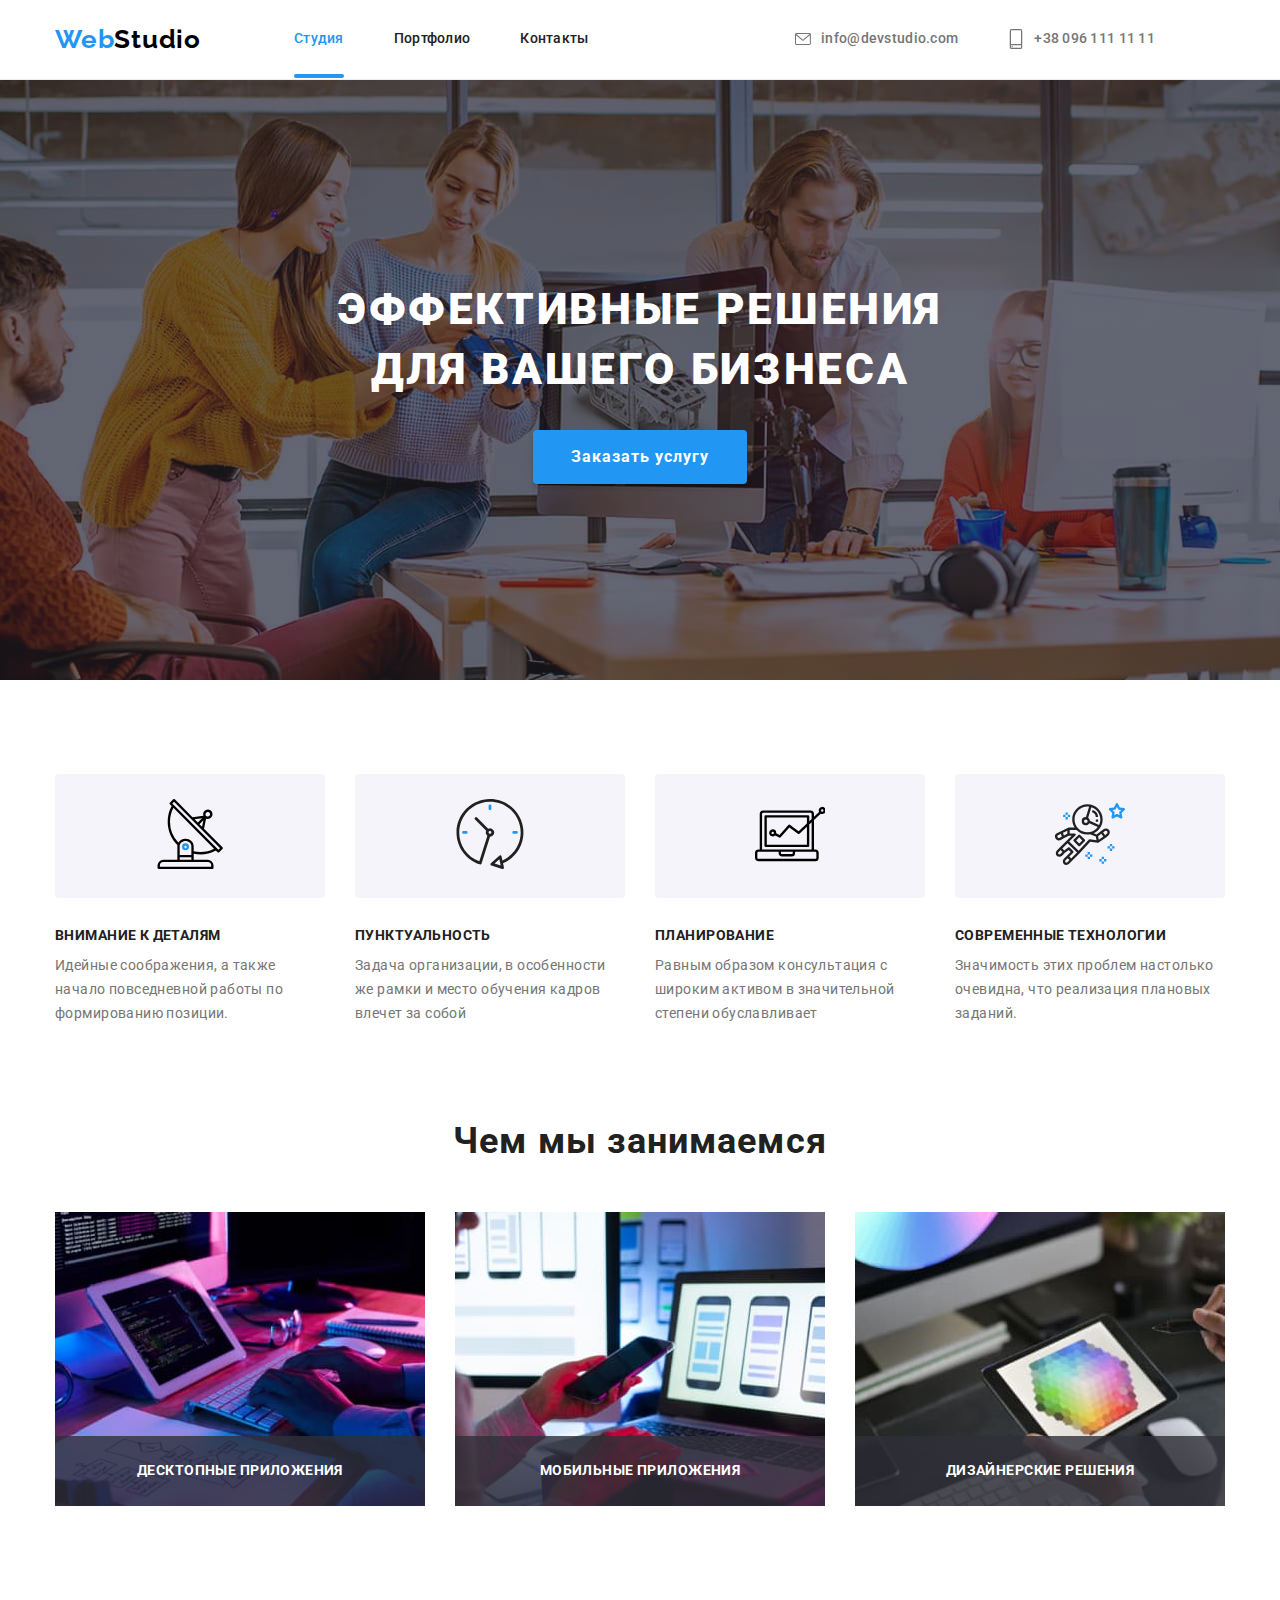
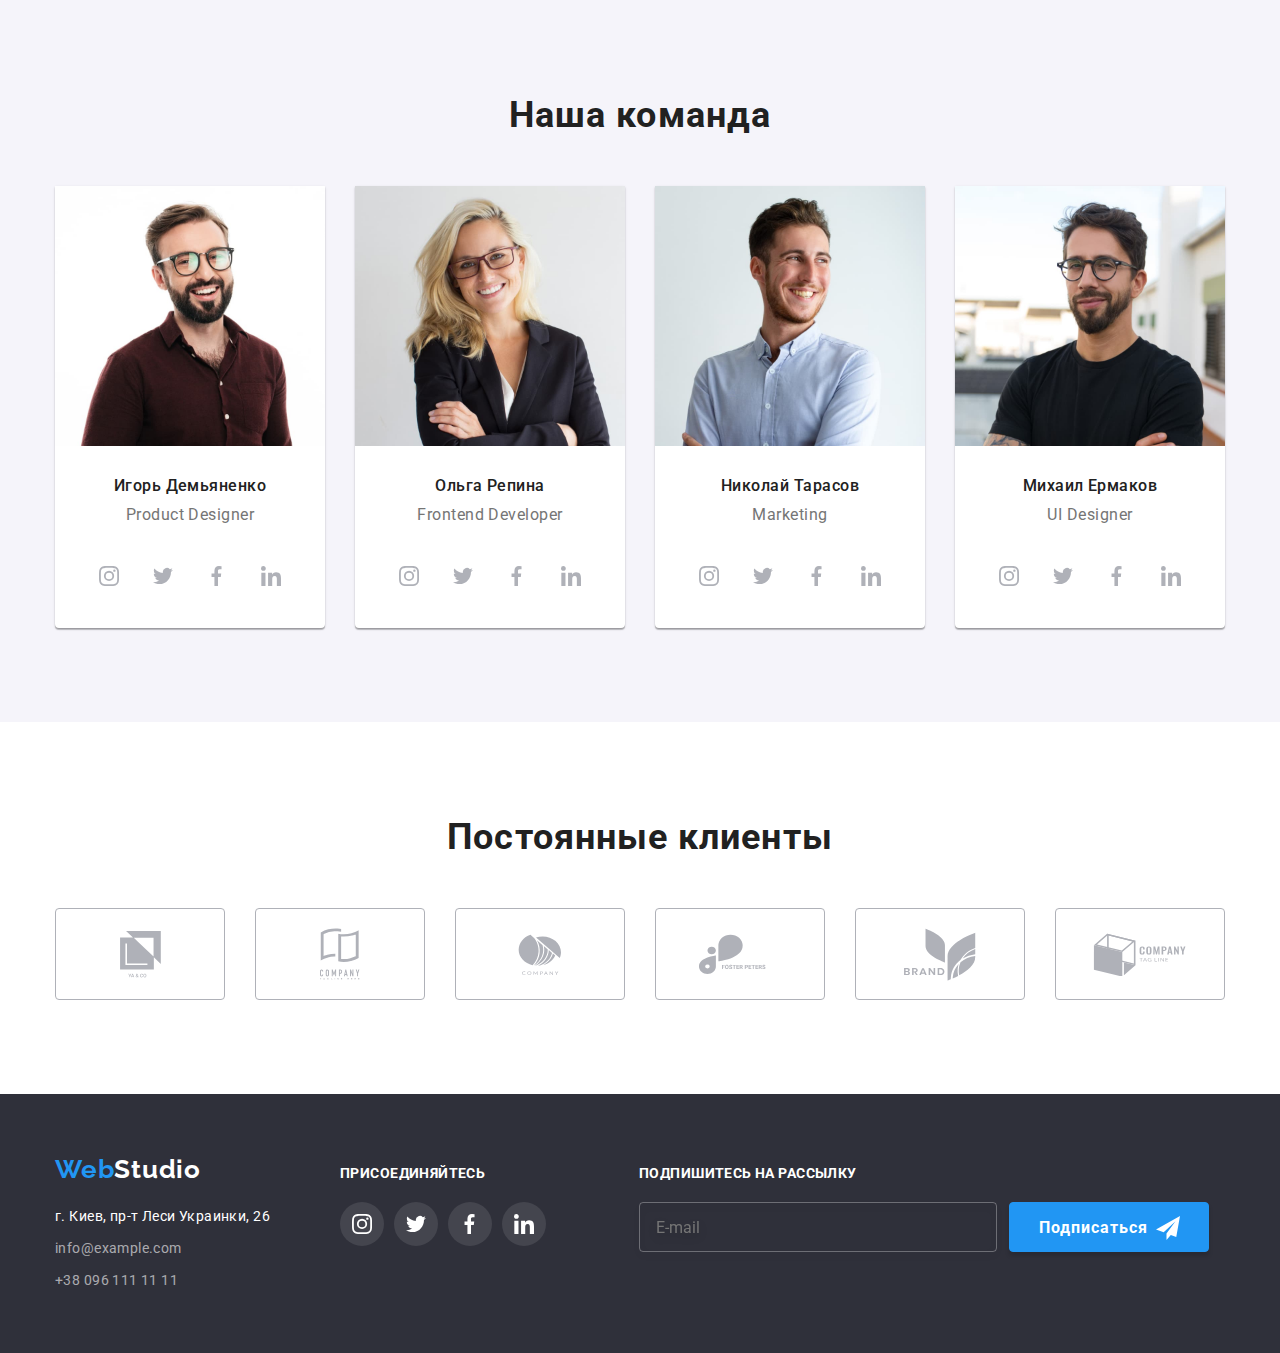
==== index.html @ 85b64e0f "добавляет папки для нового проекта" ====
<!DOCTYPE html>
<html lang="ru">
<head>
    <meta charset="UTF-8">
    <meta http-equiv="X-UA-Compatible" content="IE=edge">
    <meta name="viewport" content="width=device-width, initial-scale=1.0">
    <title>WebStudio</title>
    <link rel="preconnect" href="https://fonts.gstatic.com">
    <link href="https://fonts.googleapis.com/css2?family=Raleway:wght@700&family=Roboto:wght@400;500;700;900&display=swap"
        rel="stylesheet">
    <link rel="stylesheet" href="https://cdnjs.cloudflare.com/ajax/libs/modern-normalize/1.1.0/modern-normalize.min.css
">
    <link rel="stylesheet" href="./css/styles.css">
</head>
    <body>
        <!-- Header-->
        
        <header class="header">
         <div class="container">  
             <div class="container-nav"> 
            <nav class="navigation">
                <a class="logo-link link" href="./index.html"> <span class="logo">Web</span>Studio</a>

                <ul class="menu list">
                    <li class="menu-item">
                        <a class="menu-link link current" href="./index.html" >Студия</a>
                    </li>
                    <li class="menu-item">
                        <a class="menu-link link" href="./portfolio.html">Портфолио</a>
                    </li>
                    <li class="menu-item">
                        <a class="menu-link link" href="">Контакты</a>
                    </li>
                </ul>
            </nav>
        

                <ul class="contacts list">
                    <li class="contacts-link-item list">               
                      <a class="mail-link link" href="mailo:info@devstudio.com">
                        <svg class="contacts-icon" width="16px" height="20px">
                            <use href="./images/sprite.svg#icon-envelope">
                            </use>
                        </svg>
                        info@devstudio.com</a>              
                    </li>

                   <li class="navigation-link-item list" >
                    <a class="tel-link link" href="tel:+380961111111">
                    <svg class="contacts-icon" width= "16px" height="20px">
                        <use href="./images/sprite.svg#icon-smartphone">
                        </use>
                    </svg>
                    +38 096 111 11 11</a>
                   </li>
                </ul>  
                </div>
         </div>
            
        </header>

        


        <main>
            <!--Hero-->
            <section class="hero">
              <div class="container hero-title">
                <h1 class="title" >Эффективные решения <br> для вашего бизнеса</h1>
                </div>
                <button data-modal-open class="modal-button" type="button"><span class="button-text">Заказать услугу</span></button>
            </section>
            

            <!-- Concept-->
            <section class="section-concept">
                <h2 class="visually-hidden">Концепции подхода к работе</h2>
            <div class="container">
                <ul class="concept-list list">
                    <li class="concept-list-item">
                        <div class="concept-icon">
                            <svg class="concept-icon-icon" width="70px" height="70px">
                                <use href="./images/sprite.svg#icon-antenna">
                                </use>
                            </svg>
                            </div>
                        <h3 class="concept-list-title subtitle-text">Внимание к деталям</h3>
                        <p class="concept-list-title-text">Идейные соображения, а также начало повседневной работы по формированию позиции.</p>   
                    </li>

                    <li class="concept-list-item">
                        <div class="concept-icon">
                            <svg class="concept-icon-icon" width="70px" height="70px">
                                <use href="./images/sprite.svg#icon-clock">
                                </use>
                            </svg>
                        </div>
                        <h3 class="concept-list-title subtitle-text">Пунктуальность</h3>
                        <p class="concept-list-title-text">Задача организации, в особенности же рамки и место обучения кадров влечет за собой</p>
                    </li>

                    <li class="concept-list-item">
                        <div class="concept-icon">
                            <svg class="concept-icon-icon" width="70px" height="70px">
                                <use href="./images/sprite.svg#icon-vector">
                                </use>
                            </svg>
                        </div>
                        <h3 class="concept-list-title subtitle-text">Планирование</h3>
                        <p class="concept-list-title-text">Равным образом консультация с широким активом в значительной степени обуславливает</p>
                    </li>

                    <li class="concept-list-item">
                        <div class="concept-icon">
                            <svg class="concept-icon-icon" width="70px" height="70px">
                                <use href="./images/sprite.svg#icon-astronaut">
                                </use>
                            </svg>
                        </div>
                        <h3 class="concept-list-title subtitle-text">Современные технологии</h3>
                        <p class="concept-list-title-text">Значимость этих проблем настолько очевидна, что реализация плановых заданий.</p>
                    </li>
                </ul>
                </div>
            </section>
            <!-- Specification-->
            <section class="specification">
                <div class="container">
                <h2 class="specification-title">Чем мы занимаемся</h2>
                <ul class="specification-list list">
                    <li class="specification-list-images">
                        <img src="./images/specification/specification1.jpg" alt="написание кода" width="370" height="294">
                   <div class="service-desc">
                        <p class="service-text">Десктопные приложения</p>
                        </div>
                    </li>
                    <li class="specification-list-images">
                        <img src="./images/specification/specification2.jpg" alt="мобильная адаптация" width="370" height="294">
                    <div class="service-desc">
                        <p class="service-text">Мобильные приложения</p>
                    </div>
                    </li>
                    <li class="specification-list-images">
                        <img src="./images/specification/specification3.jpg" alt="стилистическое оформление" width="370" height="294">
                    <div class="service-desc">
                        <p class="service-text">Дизайнерские решения</p>
                    </div>
                    </li>
                </ul>
                </div>
            </section>
            <!-- teammate-->
            <section class="teammate">
                <div class="container">
                <h2 class="teammate-title">Наша команда</h2>   

                <ul class="team-list list">
                <li class="team-list-item">
                    <img class="team-list-item-image" src="./images/teammate/teammate1.jpg" alt="Игорь Демьяненко" width="270" height="260">
                 <div class="team-image">
                    <h3 class="team-list-title">Игорь Демьяненко</h3>
                    <p class="team-list-title-text" lang="en"> Product Designer</p>
                </div>
                        <ul class="network">
                            <li class="network-item">
                                <a class="network-icon link" href="#instagram" target="_blank" rel="noopener noreferrer">
                                <svg class="network-icon-icon" width="20px" height="20px">
                                    <use href="./images/sprite.svg#icon-instagram">
                                    </use>
                                </svg>
                                </a>
                            </li>
                        
                            <li class="network-item">
                                <a class="network-icon link" href="#twitter" target="_blank" rel="noopener noreferrer">
                                <svg class="network-icon-icon" width="20px" height="20px">
                                    <use href="./images/sprite.svg#icon-twitter">
                                    </use>
                                </svg>
                                </a>
                            </li>
                        
                            <li class="network-item">
                                <a class="network-icon link" href="#facebook" target="_blank" rel="noopener noreferrer">
                                <svg class="network-icon-icon" width="20px" height="20px">
                                    <use href="./images/sprite.svg#icon-facebook">
                                    </use>
                                </svg>
                                </a>
                            </li>
                        
                            <li class="network-item">
                                <a class="network-icon link" href="#linkedin" target="_blank" rel="noopener noreferrer">
                                <svg class="network-icon-icon" width="20px" height="20px">
                                    <use href="./images/sprite.svg#icon-linkedin">
                                    </use>
                                </svg>
                                </a>
                            </li>
                        
                        </ul>
                </li>

                <li class="team-list-item">
                    <img class="team-list-item-image" src="./images/teammate/teammate2.jpg" alt="Ольга Репина" width="270" height="260">
                 <div class="team-image">
                    <h3 class="team-list-title">Ольга Репина</h3>
                    <p class="team-list-title-text" lang="en"> Frontend Developer</p>
                  </div>

                <ul class="network">
                    <li class="network-item">
                        <a class="network-icon link" href="#instagram" target="_blank" rel="noopener noreferrer">
                        <svg class="network-icon-icon" width="20px" height="20px">
                            <use href="./images/sprite.svg#icon-instagram">
                            </use>
                        </svg>
                        </a>
                    </li>
                
                    <li class="network-item">
                        <a class="network-icon link" href="#twitter" target="_blank" rel="noopener noreferrer">
                        <svg class="network-icon-icon" width="20px" height="20px">
                            <use href="./images/sprite.svg#icon-twitter">
                            </use>
                        </svg>
                        </a>
                    </li>
                
                    <li class="network-item">
                        <a class="network-icon link" href="#facebook" target="_blank" rel="noopener noreferrer">
                        <svg class="network-icon-icon" width="20px" height="20px">
                            <use href="./images/sprite.svg#icon-facebook">
                            </use>
                        </svg>
                        </a>
                    </li>
                
                    <li class="network-item">
                        <a class="network-icon link" href="#linkedin" target="_blank" rel="noopener noreferrer">
                        <svg class="network-icon-icon" width="20px" height="20px">
                            <use href="./images/sprite.svg#icon-linkedin">
                            </use>
                        </svg>
                        </a>
                    </li>
                
                </ul>
                </li>

                <li class="team-list-item">               
                    <img class="team-list-item-image" src="./images/teammate/teammate3.jpg" alt="Николай Тарасов" width="270" height="260">
                 <div class="team-image">
                    <h3 class="team-list-title">Николай Тарасов</h3>
                    <p class="team-list-title-text" lang="en"> Marketing</p>
                  </div>
                <ul class="network">
                    <li class="network-item">
                        <a class="network-icon link" href="#instagram" target="_blank" rel="noopener noreferrer">
                        <svg class="network-icon-icon" width="20px" height="20px">
                            <use href="./images/sprite.svg#icon-instagram">
                            </use>
                        </svg>
                        </a>
                    </li>
                
                    <li class="network-item">
                        <a class="network-icon link" href="#twitter" target="_blank" rel="noopener noreferrer">
                        <svg class="network-icon-icon" width="20px" height="20px">
                            <use href="./images/sprite.svg#icon-twitter">
                            </use>
                        </svg>
                        </a>
                    </li>
                
                    <li class="network-item">
                        <a class="network-icon link" href="#facebook" target="_blank" rel="noopener noreferrer">
                        <svg class="network-icon-icon" width="20px" height="20px">
                            <use href="./images/sprite.svg#icon-facebook">
                            </use>
                        </svg>
                        </a>
                    </li>
                
                    <li class="network-item">
                        <a class="network-icon link" href="#linkedin" target="_blank" rel="noopener noreferrer">
                        <svg class="network-icon-icon" width="20px" height="20px">
                            <use href="./images/sprite.svg#icon-linkedin">
                            </use>
                        </svg>
                        </a>
                    </li>
                
                </ul>
                </li>

                <li class="team-list-item">
                    <img class="team-list-item-image" src="./images/teammate/teammate4.jpg" alt="Михаил Ермаков" width="270" height="260">
                 <div class="team-image">
                    <h3 class="team-list-title">Михаил Ермаков</h3>
                    <p class="team-list-title-text" lang="en"> UI Designer</p>
                 </div>

                <ul class="network">
                    <li class="network-item">
                        <a class="network-icon link" href="#instagram" target="_blank" rel="noopener noreferrer">
                        <svg class="network-icon-icon" width="20px" height="20px">
                            <use href="./images/sprite.svg#icon-instagram">
                            </use>
                        </svg>
                        </a>
                    </li>
                
                    <li class="network-item">
                        <a class="network-icon link" href="#twitter" target="_blank" rel="noopener noreferrer">
                        <svg class="network-icon-icon" width="20px" height="20px">
                            <use href="./images/sprite.svg#icon-twitter">
                            </use>
                        </svg>
                        </a>
                    </li>
                
                    <li class="network-item">
                        <a class="network-icon link" href="#facebook" target="_blank" rel="noopener noreferrer">
                        <svg class="network-icon-icon" width="20px" height="20px">
                            <use href="./images/sprite.svg#icon-facebook">
                            </use>
                        </svg>
                        </a>
                    </li>
                
                    <li class="network-item">
                        <a class="network-icon link" href="#linkedin" target="_blank" rel="noopener noreferrer">
                        <svg class="network-icon-icon" width="20px" height="20px">
                            <use href="./images/sprite.svg#icon-linkedin">
                            </use>
                        </svg>
                        </a>
                    </li>
                
                </ul>
                </li>
                </ul>

               
                </div>
            </section>

            <!-- Clients -->
            <section class="clients">
                <div class="container">
                    <h2 class="client-title">Постоянные клиенты</h2>
               <ul class="client-list">

                   <li class="client-list-item"> 
                       <a  class="icon-image" href="">             
                    <svg class="client-icon" width="41px" height="46.7px">
                        <use href="./images/sprite.svg#icon-group1">
                        </use>
                    </svg>
                    </a>
                   </li>

                <li class="client-list-item">
                    <a class="icon-image" href="">
                    <svg class="client-icon" width="40px" height="52px">
                        <use href="./images/sprite.svg#icon-group2">
                        </use>
                    </svg>
                    </a>
                </li>

                <li class="client-list-item">
                    <a class="icon-image" href="">
                    <svg class="client-icon" width="43.46px" height="41.18px">
                        <use href="./images/sprite.svg#icon-group3">
                        </use>
                    </svg>
                    </a>
                </li>

                <li class="client-list-item">
                    <a class="icon-image" href="">
                    <svg class="client-icon" width="84.44px" height="40.62px">
                        <use href="./images/sprite.svg#icon-group4">
                        </use>
                    </svg>
                    </a>
                </li>

                <li class="client-list-item">
                    <a class="icon-image" href="">
                    <svg class="client-icon" width="106px" height="53.48px">
                        <use href="./images/sprite.svg#icon-group5">
                        </use>
                    </svg>
                    </a>
                </li>

                <li class="client-list-item">
                    <a class="icon-image" href="">
                    <svg class="client-icon" width="93.79px" height="43.93px">
                        <use href="./images/sprite.svg#icon-group6">
                        </use>
                    </svg>
                    </a>
                </li>
               </ul>
                </div>
            </section>
        </main>
        <!-- Footer -->

            <footer class="footer">
                <div class="container footer-common ">
                    <div class="contact-item">
                     <a class="logo-link footerlink link" href="logo"> <span class="logo">Web</span><span class="logo-type">Studio</span></a>
                
                        <address class="contacts">
                          <ul class="contacts-list list">
                             <li class="contact-list-item">
                             <a class="contacts-adress link" href="https://goo.gl/maps/idP8wtgH4TsYc2U48" target="_blank" rel="noopener noreferrer"> г. Киев, пр-т Леси Украинки, 26</a>
                             </li>

                              <li class="contact-list-item">
                                <a class="contacts-mail link" href="mailo:info@example.com">info@example.com</a>
                             </li>

                             <li class="contact-list-item">
                              <a class="contacts-tel link" href="tel:+380961111111">+38 096 111 11 11</a>
                             </li>
                         </ul>  
                     </address>
                 </div>
                    <div class="footer-icons">
                     <h3 class="footer-title">Присоединяйтесь</h3>
                     <ul class="footer-network-list">

                        <li class="footer-icon">
                            <a class="footer-network-icon link" href="#instagram" target="_blank" rel="noopener noreferrer">
                            <svg class="footer-network-icon-icon" width="20px" height="20px">
                                <use href="./images/sprite.svg#icon-instagram">
                                </use>
                            </svg>
                        </a>
                        </li>

                        <li class="footer-icon">
                            <a class="footer-network-icon link" href="#twitter" target="_blank" rel="noopener noreferrer">
                            <svg class="footer-network-icon-icon" width="20px" height="20px">
                                <use href="./images/sprite.svg#icon-twitter">
                                </use>
                            </svg>
                            </a>
                        </li>

                        <li class="footer-icon">
                            <a class="footer-network-icon link" href="#facebook" target="_blank" rel="noopener noreferrer">
                            <svg class="footer-network-icon-icon" width="20px" height="20px">
                                <use href="./images/sprite.svg#icon-facebook">
                                </use>
                            </svg>
                        </a>
                        </li>

                        <li class="footer-icon">
                            <a class="footer-network-icon link" href="#linkedin" target="_blank" rel="noopener noreferrer">
                            <svg class="footer-network-icon-icon" width="20px" height="20px">
                                <use href="./images/sprite.svg#icon-linkedin">
                                </use>
                            </svg>
                            </a>
                        </li>
                     </ul>
                    </div>

                    <div class="mailing">
                        <h3 class="footer-title">Подпишитесь на рассылку</h3>
                        <form action="#" class="footer-form">
                            <label>
                                <input type="email" class="footer-text-form" placeholder="E-mail" required>
                            </label>
                    
                            <button type="submit" class="footer-form-btn">Подписаться
                                <svg class="mail-icon" width="24" height="24">
                                    <use href="/images/icons.svg#icon-icon-send"></use>
                                </svg>
                            </button>
                        </form>
                    </div>
                </div>
            </footer>
            

            <div class="backdrop is-hidden" data-modal>
                <div class="modal">
                    <button data-modal-close type="button" class="close-button">
                        <svg class="close-icon" width="11" height="11">
                            <use href="./images/symbol-defs-close.svg#icon-vector1"></use>
                        </svg>
                    </button>



                    <form action="#" class="modal-form">
                        <label class="modal-form-field">
                            <p class="modal-form-head">Оставьте свои данные, мы вам перезвоним</p>
                            Имя
                            <span class="modal-form-input-wrapper">
                            <input type="text" class="modal-form-input" name="user-name" minlength="2"
                             pattern="[a-zA-Zа-яёА-ЯЁ]+" title="Имя должно содержать символы кирилицы или латиницы" required >
                            <svg class="modal-form-icon" width="18" height="18">
                                <use href="./images/icons.svg#icon-person"></use>
                            </svg>
                            </span>
                        </label>

                        <label class="modal-form-field">
                            Телефон
                            <span class="modal-form-input-wrapper">
                            <input type="tel" class="modal-form-input" name="user-phone"
                             pattern="[0-9]{3}-[0-9]{3}-[0-9]{2}-[0-9]{2}" title="096-000-00-00" required>
                            <svg class="modal-form-icon" width="18" height="18">
                                <use href="./images/icons.svg#icon-phone"></use>
                            </svg>
                            </span>
                        </label>

                        <label class="modal-form-field">
                            Почта
                            <span class="modal-form-input-wrapper">         
                             <input type="email" class="modal-form-input" name="user-email" required>
                             <svg class="modal-form-icon" width="18" height="18">
                            <use href="./images/icons.svg#icon-email"></use>
                             </svg>
                             </span>
                            </label>

                        <label class="modal-form-field">
                            Комментарий
                            <textarea name="user-message" class="modal-form-message" placeholder="Введите текст"></textarea>
                        </label>


                    <input type="checkbox" class="modal-form-checkbox visually-hidden" id="accept-policy">
                    <label for="accept-policy" class="modal-form-checkbox-label">Соглашаюсь с рассылкой и принимаю&nbsp;
      
                        <a href="#" class="modal-form-label-link">Условия договора</a>
                    </label>
                    <button type="submit" class="modal-form-btn">Отправить</button>
                    </form>
                   
                </div>
            </div>
            
    <script src="./js/modal.js"></script>
    </body>
</html>
---- css/styles.css ----
html {
  box-sizing: border-box;
}
h1,
h2,
h3,
ul,
li,
p,
a {
  list-style: none;
  text-transform: none;
  margin: 0;
  padding: 0;
}

img {
  display: block;
  max-width: 100%;
  height: auto;
}
*::before,
*::after {
  box-sizing: inherit;
}
* {
  box-sizing: border-box;
}
:root {
  --tagline-color: #ffffff;
  --main-font: 'Roboto', sans-serif;
  --main-color: #212121;
  --link-color: #2196f3;
  --text-color: #757575;
  --icon-color: #afb1b8;
}
body {
  font-family: var(--main-font);
  color: var(--main-color);
  color: var(--text-color);
  color: var(--icon-color);
}

.list {
  list-style: none;
  padding: 0;
  margin: 0;
}
.link {
  text-decoration: none;
}

.modal-button,
.portfolio-button {
  border: transparent;
}
.container {
  margin-left: auto;
  margin-right: auto;
  padding-left: 15px;
  padding-right: 15px;
  width: 1200px;
}

/* Header */
.container-nav {
  padding-top: 24px;
  padding-bottom: 24px;
  display: flex;
  align-items: center;
}
.navigation {
  display: flex;
  align-items: center;
}

/* Webstudio */
.logo-link {
  display: block;
  margin-right: 93px;
}

.logo-link {
  font-family: Raleway;
  font-style: normal;
  font-weight: 700;
  font-size: 26px;
  line-height: 1.19;
  letter-spacing: 0.03em;
  color: #000000;
}
.logo {
  font-family: Raleway;
  font-style: normal;
  font-weight: 700;
  font-size: 26px;
  line-height: 1.19;
  letter-spacing: 0.03em;
  color: var(--link-color);
}
.logo-type {
  font-family: Raleway;
  font-style: normal;
  font-weight: 700;
  font-size: 26px;
  line-height: 1.19;
  letter-spacing: 0.03em;
  color: #ffffff;
}

/* menu navigation */
.header {
  border-bottom: 1px solid #ececec;
}
.navigation .menu-link.current {
  color: var(--link-color);
}

.menu {
  display: flex;
  font-family: var(--main-font);
  font-style: normal;
  font-weight: 500;
  font-size: 14px;
  line-height: 1.14;
  letter-spacing: 0.02em;
  color: var(--main-color);
}

.menu-item:not(:last-child) {
  margin-right: 50px;
}

.menu-link {
  position: relative;
  padding-top: 32px;
  padding-bottom: 32px;
  font-family: var(--main-font);
  font-style: normal;
  font-weight: 500;
  font-size: 14px;
  line-height: 1.14;
  letter-spacing: 0.02em;
  color: var(--main-color);
}

.menu-link:hover,
.menu-link:focus {
  color: var(--link-color);
}
.menu-link:hover::after,
.menu-link:focus::after {
  display: block;
  opacity: 1;
}
.menu-link::after {
  position: absolute;
  display: block;
  content: '';
  width: 100%;
  height: 4px;
  bottom: 0;
  left: 0;
  border-radius: 2px;
  background-color: var(--link-color);
  opacity: 0;
  transition: opacity 250ms cubic-bezier(0.4, 0, 0.2, 1);
}
.menu-link.current::after {
  position: absolute;
  display: block;
  content: '';
  width: 100%;
  height: 4px;
  bottom: 0;
  left: 0;
  background: var(--link-color);
  border-radius: 2px;
  opacity: 1;
}
.contacts {
  display: flex;
  margin-left: auto;
}

.contacts-link-item:not(:last-child) {
  margin-right: 50px;
}

.mail-link,
.tel-link {
  font-family: var(--main-font);
  font-style: normal;
  font-weight: 500;
  font-size: 14px;
  line-height: 1.14;
  letter-spacing: 0.02em;
  color: var(--text-color);
  display: flex;
  align-items: center;
  padding: 0;
  border: none;
  transition: color 250ms cubic-bezier(0.4, 0, 0.2, 1);
}
.contacts-icon {
  fill: currentColor;
}

.mail-link:hover,
.mail-link:focus {
  color: var(--link-color);
  transition: 250ms cubic-bezier(0.4, 0, 0.2, 1);
}
.tel-link:hover,
.tel-link:focus {
  color: var(--link-color);
  transition: 250ms cubic-bezier(0.4, 0, 0.2, 1);
}

.contacts-icon {
  margin-right: 10px;
  fill: currentColor;
}

/* ===========Hero============ */
/* main section */
.container {
  margin-top: 0;
  margin-bottom: 0;
}
.hero {
  background-color: #c4c4c4;
  background-image: linear-gradient(to right, rgba(47, 48, 58, 0.4), rgba(47, 48, 58, 0.4)),
    url(../images/img.jpg);
  background-size: cover;
  background-repeat: no-repeat;
  background-position: center;
  max-width: 1600px;
  height: 600px;
  align-items: center;
  text-align: center;
  margin-left: auto;
  margin-right: auto;
  padding-top: 200px;
  padding-bottom: 200px;
}
.title {
  margin-bottom: 30px;
  font-family: var(--main-font);
  font-style: normal;
  font-weight: 900;
  font-size: 44px;
  line-height: 1.36;
  text-align: center;
  letter-spacing: 0.06em;
  text-transform: uppercase;
  color: var(--tagline-color);
}
.modal-button {
  border-radius: 4px;
  display: block;
  margin: 0 auto;
  cursor: pointer;
  background: var(--link-color);
  box-shadow: 0px 4px 4px rgba(0, 0, 0, 0.15);
}
.button-text {
  padding: 11px 32px;
  font-family: var(--main-font);
  font-style: normal;
  font-weight: 700;
  font-size: 16px;
  line-height: 1.88;
  display: flex;
  align-items: center;
  text-align: center;
  letter-spacing: 0.06em;
  color: #ffffff;
}
.modal-button:hover,
.modal-button:focus {
  color: var(--link-color);
}
.modal-button:active {
  background: var(--link-color);
}

/* about company's concept section */
.section-concept {
  padding: 94px 0;
}
.concept-list {
  display: flex;
  flex-basis: calc((100% - 90px) / 4);
}
.concept-list-item:not(:last-child) {
  margin-right: 30px;
}
.concept-list-item {
  display: flex;
  flex-wrap: wrap;
}
.concept-icon {
  width: 270px;
  text-align: center;
  background: #f5f4fa;
  border-radius: 4px;
  margin-bottom: 30px;
  padding: 25px 100px;
}

.concept-list-title {
  margin-bottom: 10px;
  font-family: var(--main-font);
  font-style: normal;
  font-weight: 700;
  font-size: 14px;
  line-height: 1.14;
  letter-spacing: 0.03em;
  color: var(--main-color);
}
.subtitle-text {
  text-transform: uppercase;
}
.concept-list-title-text {
  text-align: left;
  font-family: var(--main-font);
  font-style: normal;
  font-weight: 400;
  font-size: 14px;
  line-height: 1.71;
  letter-spacing: 0.03em;
  color: var(--text-color);
}

/* about specification */
.specification {
  padding-bottom: 94px;
}
.specification-list {
  display: flex;
}
.specification-title {
  margin-bottom: 50px;
}
.specification-title,
.teammate-title,
.client-title {
  font-family: var(--main-font);
  font-style: normal;
  font-weight: 700;
  font-size: 36px;
  line-height: 1.17;
  text-align: center;
  letter-spacing: 0.03em;
  color: var(--main-color);
}
.specification-list-images:not(:last-child) {
  margin-right: 30px;
}
.specification-list-images {
  position: relative;
}
.service-desc {
  position: absolute;
  width: 370px;
  height: 70px;
  left: 0;
  bottom: 0;
  text-align: center;
  padding: 27px;
  background-color: rgba(47, 48, 58, 0.8);
}
.service-text {
  font-family: var(--main-color);
  font-style: normal;
  font-weight: 700;
  font-size: 14px;
  line-height: 1.14;
  text-align: center;
  letter-spacing: 0.03em;
  text-transform: uppercase;
  color: var(--tagline-color);
}
/* about teamates */
.teammate {
  padding: 94px 0;
  margin-left: auto;
  margin-right: auto;
  background-color: #f5f4fa;
}
.teammate-title {
  margin-bottom: 50px;
}
.team-list {
  display: flex;
}

.team-list-title {
  margin-bottom: 10px;
  font-family: var(--main-font);
  font-style: normal;
  font-weight: 500;
  font-size: 16px;
  line-height: 1.19;
  text-align: center;
  letter-spacing: 0.03em;
  color: var(--main-color);
}
.team-list-item:not(:last-child) {
  margin-right: 30px;
}
.team-list-item {
  padding-bottom: 30px;
  background: #ffffff;
  box-shadow: 0px 1px 3px rgba(0, 0, 0, 0.12), 0px 1px 1px rgba(0, 0, 0, 0.14),
    0px 2px 1px rgba(0, 0, 0, 0.2);
  border-radius: 0px 0px 4px 4px;
}
.team-image {
  padding: 30px 32px 30px 32px;
}
.team-list-title-text {
  font-family: var(--main-font);
  font-style: normal;
  font-weight: 400;
  font-size: 16px;
  line-height: 1.19;
  text-align: center;
  letter-spacing: 0.03em;
  color: var(--text-color);
}
.network {
  display: flex;
  justify-content: center;
  align-items: center;
}

.network-item:not(:last-child) {
  margin-right: 10px;
}
.network-item {
  display: flex;
}
.network-icon {
  display: flex;
  justify-content: center;
  align-items: center;
  width: 44px;
  height: 44px;
  border-radius: 50%;
  color: var(--icon-color);
  transition: 250ms cubic-bezier(0.4, 0, 0.2, 1);
}

.network-icon-icon {
  fill: currentColor;
}
.network-icon:hover,
.network-icon:focus {
  color: #ffffff;
  background-color: var(--link-color);
  transition: 250ms cubic-bezier(0.4, 0, 0.2, 1);
}
.network-icon-icon:hover,
.network-icon-icon:focus {
  color: currentColor;
  background-color: var(--link-color);
}

/* Clients */
.clients {
  padding: 94px 0;
}
.client-title {
  margin-bottom: 50px;
}
.client-list {
  display: flex;
  justify-content: space-between;
}
.client-list-item:not(:last-child) {
  margin-right: 30px;
}
.client-list-item {
  display: flex;
  justify-content: center;
  align-items: center;
  height: 92px;
  width: 170px;
}
.icon-image {
  display: flex;
  justify-content: center;
  align-items: center;
  width: 100%;
  height: 100%;
  text-align: center;
  border: 1px solid #afb1b8;
  box-sizing: border-box;
  border-radius: 4px;
  color: var(--icon-color);
  transition: 250ms cubic-bezier(0.4, 0, 0.2, 1);
}

.client-icon {
  fill: currentColor;
  color: var(--icon-color);
  transition: 250ms cubic-bezier(0.4, 0, 0.2, 1);
}
.icon-image:hover .client-icon,
.icon-image:focus .client-icon {
  fill: var(--link-color);
  transition: 250ms cubic-bezier(0.4, 0, 0.2, 1);
}
.icon-image:hover,
.icon-image:focus {
  border: 1px solid var(--link-color);
  border-radius: 4px;
  transition: 250ms cubic-bezier(0.4, 0, 0.2, 1);
}

/* Hero portfolio */
.portfolio {
  padding-top: 94px;
  padding-bottom: 94px;
}
.portfolio-button-list {
  display: flex;
  justify-content: center;
  margin-bottom: 50px;
}
.portfolio-button-item {
  display: inline-block;
  flex-direction: row;
  justify-content: space-around;
}
.portfolio-button-item {
  margin-right: 8px;
}
.portfolio-button-item:not(:last-child) {
  margin-right: 8px;
}
.portfolio-button {
  display: inline-block;
  padding: 6px 22px;
  font-family: var(--main-font);
  font-style: normal;
  font-weight: 500;
  font-size: 16px;
  line-height: 1.62;
  text-align: center;
  letter-spacing: 0.03em;
  color: var(--main-color);
  border-radius: 4px;
  cursor: pointer;
  border: transparent;
  transition: 250ms cubic-bezier(0.4, 0, 0.2, 1);
}

.portfolio-button:hover,
.portfolio-button:focus {
  box-shadow: 0px 3px 1px rgba(0, 0, 0, 0.1), 0px 1px 2px rgba(0, 0, 0, 0.08),
    0px 2px 2px rgba(0, 0, 0, 0.12);
  color: white;
  background: var(--link-color);
  transition: 250ms cubic-bezier(0.4, 0, 0.2, 1);
}

.set-list {
  margin: 0;
  padding: 0;
  list-style: none;
  display: flex;
  flex-wrap: wrap;
  margin-left: -30px;
  margin-top: -30px;
}

.set-list .set-list-icon:hover {
  box-shadow: 0px 1px 1px rgba(0, 0, 0, 0.12), 0px 4px 4px rgba(0, 0, 0, 0.06),
    1px 4px 6px rgba(0, 0, 0, 0.16);
}

.set-list > .set-list-item {
  flex-basis: calc(100% / 3 -30px);
  margin-left: 30px;
  margin-top: 30px;
  box-sizing: border-box;
}
.set-list-icon:hover {
  display: block;
  box-shadow: 0px 1px 1px rgba(0, 0, 0, 0.12), 0px 4px 4px rgba(0, 0, 0, 0.06),
    1px 4px 6px rgba(0, 0, 0, 0.16);
}
.set-list-icon {
  display: block;
}
.set-list-image-text {
  position: relative;
  overflow: hidden;
}
.set-list-item:hover .set-list-text {
  transform: translateY(0);
}
.set-list-icon:hover .set-list-text,
.set-list-icon:focus .set-list-text {
  transform: translateY(-100%);
}
.set-list-text {
  position: absolute;
  font-family: var(--main-font);
  font-style: normal;
  font-weight: 400;
  font-size: 18px;
  line-height: 1.56;
  letter-spacing: 0.03em;
  color: #ffffff;
  background-color: rgba(33, 150, 243, 0.9);
  padding: 63px 24px;
  top: 100%;
  left: 0;
  width: 100%;
  height: 100%;
  overflow: auto;
  transform: translateY(100%);
  transition: transform 250ms cubic-bezier(0.4, 0, 0.2, 1);
}
.card-content {
  padding: 20px 24px 20px 24px;
  border-right: 1px solid #eeeeee;
  border-bottom: 1px solid #eeeeee;
  border-left: 1px solid #eeeeee;
  background: #ffffff;
  border: 1px solid #eeeeee;
  box-sizing: border-box;
}
.list-projects {
  font-family: var(--main-font);
  font-style: normal;
  font-weight: 700;
  font-size: 18px;
  line-height: 2;
  letter-spacing: 0.06em;
  color: var(--main-color);
}
.list-projects-text {
  margin-top: 4px;
  font-family: var(--main-font);
  font-style: normal;
  font-weight: 400;
  font-size: 16px;
  line-height: 1.87;
  letter-spacing: 0.03em;
  color: var(--text-color);
}

/* footer */
.footer {
  display: block;
  margin-left: auto;
  margin-right: auto;
  padding-top: 60px;
  padding-bottom: 60px;
  background-position: center;
  background-color: #2f303a;
}
.footer-common {
  display: flex;
  align-items: baseline;
}
.contacts {
  margin-right: 70px;
}
.contact-item {
  display: block;
}
.contacts-adress {
  font-style: normal;
  font-weight: 400;
  font-size: 14px;
  line-height: 1.71;
  letter-spacing: 0.03em;
  color: #ffffff;
}
.contact-list-item:not(:last-child) {
  margin-bottom: 8px;
}
.contacts-mail,
.contacts-tel {
  font-family: var(--main-font);
  font-style: normal;
  font-weight: 400;
  font-size: 14px;
  line-height: 1.71;
  letter-spacing: 0.03em;
  color: rgba(255, 255, 255, 0.6);
}

.contacts-mail:focus,
.contacts-mail:hover {
  color: var(--link-color);
}

.contacts-tel:focus,
.contacts-tel:hover {
  color: var(--link-color);
}

.footerlink {
  margin-bottom: 20px;
}
.footer-title {
  margin-bottom: 20px;
  font-family: var(--main-font);
  font-style: normal;
  font-weight: 700;
  font-size: 14px;
  line-height: 1.14;
  letter-spacing: 0.03em;
  text-transform: uppercase;
  color: #ffffff;
}

.footer-network-list {
  display: flex;
}
.footer-icon {
  display: flex;
}
.footer-network-icon {
  display: flex;
  justify-content: center;
  align-items: center;
  width: 44px;
  height: 44px;
  border-radius: 50%;
  color: white;
  background: rgba(255, 255, 255, 0.1);
  transition: 250ms cubic-bezier(0.4, 0, 0.2, 1);
}
.footer-network-icon-icon {
  fill: currentColor;
}
.footer-icon:not(:last-child) {
  margin-right: 10px;
}
.footer-network-icon:hover,
.footer-network-icon:focus {
  color: white;
  background-color: var(--link-color);
  transition: 250ms cubic-bezier(0.4, 0, 0.2, 1);
}
.mailing {
  display: block;
  margin-left: 93px;
}
.footer-form {
  display: flex;
  align-items: center;
  margin-top: 20px;
}
.footer-text-form {
  display: flex;
  width: 358px;
  height: 50px;
  padding: 15px 16px;
  color: rgba(255, 255, 255, 0.6);
  background-color: transparent;
  border: 1px solid rgba(255, 255, 255, 0.3);
  filter: drop-shadow(0px 4px 4px rgba(0, 0, 0, 0.15));
  border-radius: 4px;
}
.footer-form-btn {
  position: relative;

  margin-left: 12px;
  font-family: var(--main-font);
  font-style: normal;
  font-weight: 700;
  font-size: 16px;
  line-height: 1.87;
  vertical-align: middle;
  letter-spacing: 0.06em;
  width: 200px;
  height: 50px;
  color: var(--tagline-color);
  background-color: var(--link-color);
  cursor: pointer;
  box-shadow: 0px 4px 4px rgba(0, 0, 0, 0.15);
  border-radius: 4px;
  padding-left: 29px;
  padding-right: 62px;
  padding-top: 10px;
  padding-bottom: 10px;
  outline: none;
  border: 1px solid var(--link-color);
  box-shadow: 0px 4px 4px rgba(0, 0, 0, 0.15);
  transition: background-color 250ms cubic-bezier(0.4, 0, 0.2, 1),
    color 250ms cubic-bezier(0.4, 0, 0.2, 1);
}

.mail-icon {
  position: absolute;
  top: 13px;
  right: 28px;
}

/* -----Footer-end------ */

.backdrop {
  position: fixed;
  top: 0;
  left: 0;
  width: 100%;
  height: 100%;
  background-color: rgba(0, 0, 0, 0.2);
  opacity: 1;
  visibility: visible;
  transition: opacity 250ms cubic-bezier(0.4, 0, 0.2, 1),
    visibility 250ms cubic-bezier(0.4, 0, 0.2, 1);
}
.modal {
  position: absolute;
  padding: 40px;
  width: 528px;
  height: 581px;
  top: 50%;
  left: 50%;
  transform: translate(-50%, -50%) scale(1);
  background-color: #ffffff;
  transition: transform 250ms cubic-bezier(0.4, 0, 0.2, 1);
}

.close-button {
  position: absolute;
  top: 8px;
  right: 8px;
  width: 30px;
  height: 30px;
  padding: 0;
  cursor: pointer;
  background-color: #ffffff;
  border: 1px solid rgba(0, 0, 0, 0.1);
  border-radius: 50%;
  transition: fill 250ms cubic-bezier(0.4, 0, 0.2, 1);
}
.close-button:hover,
.close-button:focus {
  fill: var(--link-color);
}

.backdrop.is-hidden {
  opacity: 0;
  pointer-events: none;
  visibility: hidden;
}
.backdrop.is-hidden .modal {
  transform: translate(-50%, -50%) scale(0.75);
}
.modal-form-head {
  margin-bottom: 12px;
  font-family: var(--main-font);
  font-style: normal;
  font-weight: 700;
  font-size: 20px;
  line-height: 1.15;
  text-align: center;
  letter-spacing: 0.03em;
  color: #212121;
}
.modal-form {
  display: flex;
  flex-direction: column;
}

.modal-form-field {
  font-family: var(--main-font);
  font-style: normal;
  font-weight: 400;
  font-size: 12px;
  line-height: 1.17;
  letter-spacing: 0.01em;
  color: #757575;
}
.modal-form-input-wrapper {
  display: block;
  position: relative;
  margin-top: 4px;
  margin-bottom: 10px;
}
.modal-form-input {
  padding-left: 42px;
  width: 100%;
  height: 40px;
  border: 1px solid rgba(33, 33, 33, 0.2);
  border-radius: 4px;
  color: var(--main-color);
  background-color: #ffffff;
  transition: border-color 250ms cubic-bezier(0.4, 0, 0.2, 1);
}
.modal-form-input:focus {
  outline: none;
  border: 1px solid var(--link-color);
  border-radius: 4px;
  border-color: var(--link-color);
}
.modal-form-input:focus + .modal-form-icon {
  fill: var(--link-color);
}

.modal-form-icon {
  display: block;
  position: absolute;
  top: 50%;
  left: 12px;
  transform: translateY(-50%);
  transition: fill 250ms cubic-bezier(0.4, 0, 0.2, 1);
}
.modal-form-message {
  margin-top: 4px;
  margin-bottom: 17px;
  padding: 12px 16px;
  width: 100%;
  height: 120px;
  border: 1px solid rgba(33, 33, 33, 0.2);
  border-radius: 4px;
  resize: none;
  transition: border-color 250ms cubic-bezier(0.4, 0, 0.2, 1);
}
.modal-form-message:focus {
  outline: none;
  border-color: var(--link-color);
}

.modal-form-checkbox-label::before {
  display: block;
  margin-right: 7px;
  content: '';
  width: 16px;
  height: 15px;
  border: 1px solid var(--main-color);
  border-radius: 2px;
  cursor: pointer;
}
.modal-form-checkbox:checked + .modal-form-checkbox-label::before {
  background-image: url(../images/icon-check.svg);
  background-color: var(--link-color);
  border: 1px solid var(--link-color);
  border-radius: 2px;
  background-size: contain;
  background-repeat: no-repeat;
  transition: background-color 250ms cubic-bezier(0.4, 0, 0.2, 1);
}
.modal-form-checkbox:focus + .modal-form-checkbox-label::before {
  outline: 2px solid var(--link-color);
  transition: border-color 250ms cubic-bezier(0.4, 0, 0.2, 1);
}
.modal-form-checkbox-label {
  display: flex;
  justify-content: center;
  align-items: center;
  margin-bottom: 30px;
  font-family: var(--main-font);
  font-style: normal;
  font-weight: 400;
  font-size: 14px;
  line-height: 1.71;
  letter-spacing: 0.03em;
  color: var(--text-color);
}
.visually-hidden {
  position: absolute !important;
  clip: rect(1px 1px 1px 1px); /* IE6, IE7 */
  clip: rect(1px, 1px, 1px, 1px);
  padding: 0 !important;
  border: 0 !important;
  height: 1px !important;
  width: 1px !important;
  overflow: hidden;
}
.modal-form-btn {
  display: block;
  margin: 0 auto;
  font-family: var(--main-font);
  font-style: normal;
  font-weight: 700;
  font-size: 16px;
  line-height: 1.87;
  width: 200px;
  height: 50px;
  background-color: #188ce8;
  color: var(--tagline-color);
  border-radius: 4px;
  border-color: #188ce8;
}
.modal-form-btn:hover,
.modal-form-btn:focus {
  box-shadow: 0px 4px 4px rgba(0, 0, 0, 0.15);
  transition: box-shadow 250ms cubic-bezier(0.4, 0, 0.2, 1);
  cursor: pointer;
}
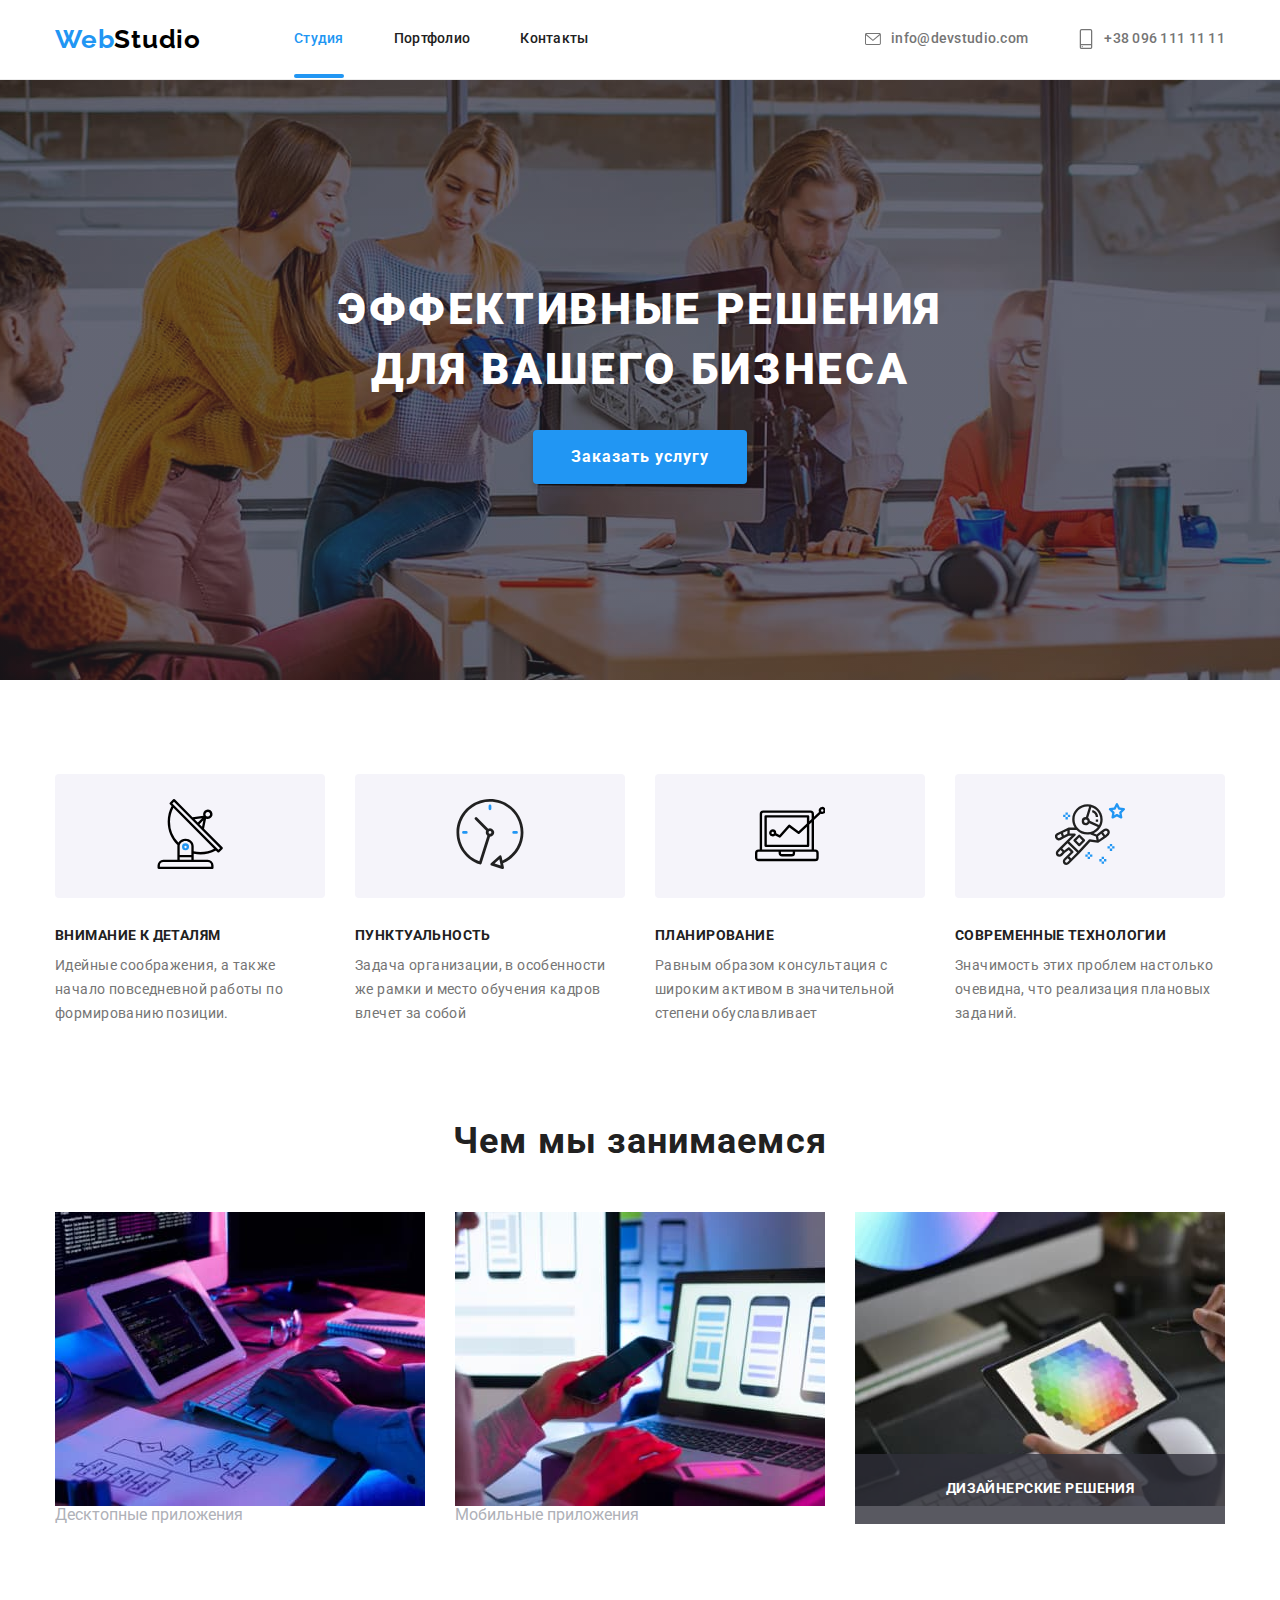
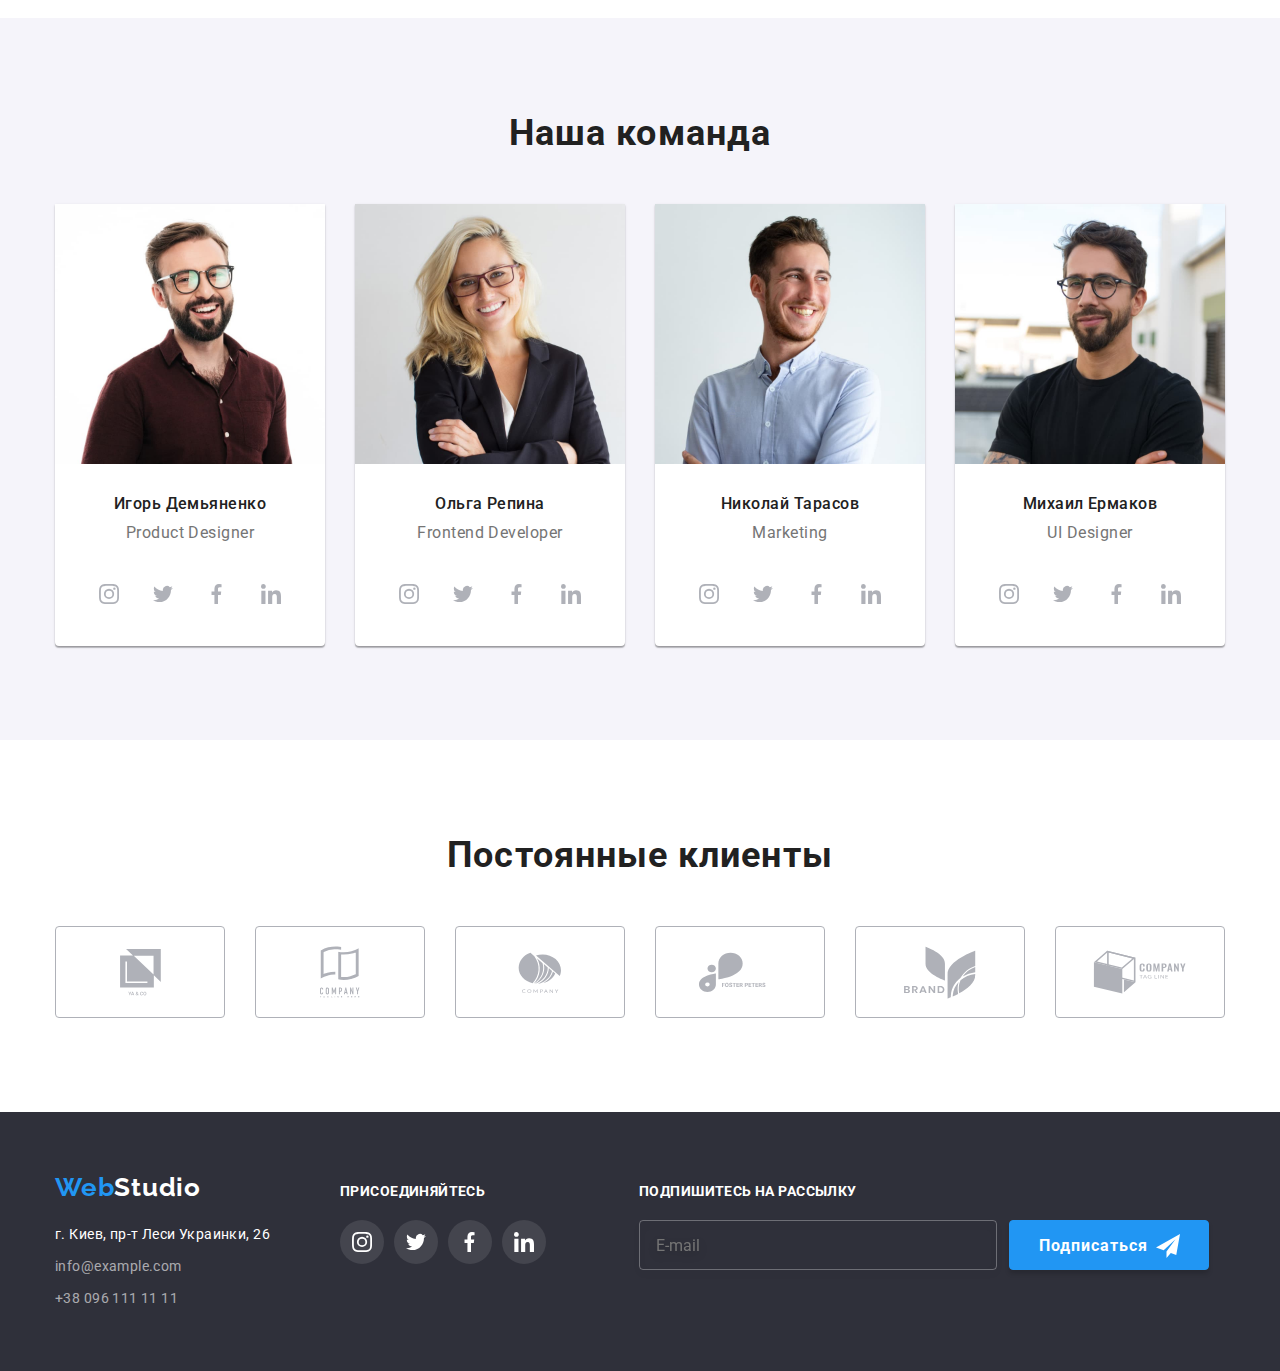
==== commit 4941e06b: "прописывает стили по ВЕМ" ====
--- a/index.html
+++ b/index.html
@@ -10,44 +10,44 @@
         rel="stylesheet">
     <link rel="stylesheet" href="https://cdnjs.cloudflare.com/ajax/libs/modern-normalize/1.1.0/modern-normalize.min.css
 ">
-    <link rel="stylesheet" href="./css/styles.css">
+    <link rel="stylesheet" href="./css/main.min.css">
 </head>
     <body>
         <!-- Header-->
         
         <header class="header">
-         <div class="container">  
-             <div class="container-nav"> 
+         <div class="container" >  
+             <div class="container__nav"> 
             <nav class="navigation">
-                <a class="logo-link link" href="./index.html"> <span class="logo">Web</span>Studio</a>
+                <a class="logo__link header__logo link" href="./index.html"> <span class="logo">Web</span>Studio</a>
 
                 <ul class="menu list">
-                    <li class="menu-item">
-                        <a class="menu-link link current" href="./index.html" >Студия</a>
-                    </li>
-                    <li class="menu-item">
-                        <a class="menu-link link" href="./portfolio.html">Портфолио</a>
-                    </li>
-                    <li class="menu-item">
-                        <a class="menu-link link" href="">Контакты</a>
+                    <li class="menu__item">
+                        <a class="menu__link current link" href="./index.html" >Студия</a>
+                    </li>
+                    <li class="menu__item">
+                        <a class="menu__link link" href="./portfolio.html">Портфолио</a>
+                    </li>
+                    <li class="menu__item">
+                        <a class="menu__link link" href="">Контакты</a>
                     </li>
                 </ul>
             </nav>
         
 
-                <ul class="contacts list">
-                    <li class="contacts-link-item list">               
-                      <a class="mail-link link" href="mailo:info@devstudio.com">
-                        <svg class="contacts-icon" width="16px" height="20px">
+                <ul class="contacts-header header__contacts list">
+                    <li class="contacts__link-item list">               
+                      <a class="contacts__mail-link link" href="mailo:info@devstudio.com">
+                        <svg class="contacts__icon" width="16px" height="20px">
                             <use href="./images/sprite.svg#icon-envelope">
                             </use>
                         </svg>
                         info@devstudio.com</a>              
                     </li>
 
-                   <li class="navigation-link-item list" >
-                    <a class="tel-link link" href="tel:+380961111111">
-                    <svg class="contacts-icon" width= "16px" height="20px">
+                   <li class="contacts__navigation-link-item list" >
+                    <a class="contacts__tel-link link" href="tel:+380961111111">
+                    <svg class="contacts__icon" width= "16px" height="20px">
                         <use href="./images/sprite.svg#icon-smartphone">
                         </use>
                     </svg>
@@ -73,52 +73,52 @@
             
 
             <!-- Concept-->
-            <section class="section-concept">
+            <section class="concept">
                 <h2 class="visually-hidden">Концепции подхода к работе</h2>
             <div class="container">
-                <ul class="concept-list list">
-                    <li class="concept-list-item">
+                <ul class="concept__list list">
+                    <li class="concept__list-item">
                         <div class="concept-icon">
-                            <svg class="concept-icon-icon" width="70px" height="70px">
+                            <svg class="concept-icon__icon" width="70px" height="70px">
                                 <use href="./images/sprite.svg#icon-antenna">
                                 </use>
                             </svg>
                             </div>
-                        <h3 class="concept-list-title subtitle-text">Внимание к деталям</h3>
-                        <p class="concept-list-title-text">Идейные соображения, а также начало повседневной работы по формированию позиции.</p>   
-                    </li>
-
-                    <li class="concept-list-item">
+                        <h3 class="concept__list-title subtitle-text">Внимание к деталям</h3>
+                        <p class="concept__list-title-text">Идейные соображения, а также начало повседневной работы по формированию позиции.</p>   
+                    </li>
+
+                    <li class="concept__list-item">
                         <div class="concept-icon">
-                            <svg class="concept-icon-icon" width="70px" height="70px">
+                            <svg class="concept-icon__icon" width="70px" height="70px">
                                 <use href="./images/sprite.svg#icon-clock">
                                 </use>
                             </svg>
                         </div>
-                        <h3 class="concept-list-title subtitle-text">Пунктуальность</h3>
-                        <p class="concept-list-title-text">Задача организации, в особенности же рамки и место обучения кадров влечет за собой</p>
-                    </li>
-
-                    <li class="concept-list-item">
+                        <h3 class="concept__list-title subtitle-text">Пунктуальность</h3>
+                        <p class="concept__list-title-text">Задача организации, в особенности же рамки и место обучения кадров влечет за собой</p>
+                    </li>
+
+                    <li class="concept__list-item">
                         <div class="concept-icon">
-                            <svg class="concept-icon-icon" width="70px" height="70px">
+                            <svg class="concept-icon__icon" width="70px" height="70px">
                                 <use href="./images/sprite.svg#icon-vector">
                                 </use>
                             </svg>
                         </div>
-                        <h3 class="concept-list-title subtitle-text">Планирование</h3>
-                        <p class="concept-list-title-text">Равным образом консультация с широким активом в значительной степени обуславливает</p>
-                    </li>
-
-                    <li class="concept-list-item">
+                        <h3 class="concept__list-title subtitle-text">Планирование</h3>
+                        <p class="concept__list-title-text">Равным образом консультация с широким активом в значительной степени обуславливает</p>
+                    </li>
+
+                    <li class="concept__list-item">
                         <div class="concept-icon">
-                            <svg class="concept-icon-icon" width="70px" height="70px">
+                            <svg class="concept-icon__icon" width="70px" height="70px">
                                 <use href="./images/sprite.svg#icon-astronaut">
                                 </use>
                             </svg>
                         </div>
-                        <h3 class="concept-list-title subtitle-text">Современные технологии</h3>
-                        <p class="concept-list-title-text">Значимость этих проблем настолько очевидна, что реализация плановых заданий.</p>
+                        <h3 class="concept__list-title subtitle-text">Современные технологии</h3>
+                        <p class="concept__list-title-text">Значимость этих проблем настолько очевидна, что реализация плановых заданий.</p>
                     </li>
                 </ul>
                 </div>
@@ -126,24 +126,24 @@
             <!-- Specification-->
             <section class="specification">
                 <div class="container">
-                <h2 class="specification-title">Чем мы занимаемся</h2>
-                <ul class="specification-list list">
-                    <li class="specification-list-images">
+                <h2 class="specification__title">Чем мы занимаемся</h2>
+                <ul class="specification__list list">
+                    <li class="specification__list-images">
                         <img src="./images/specification/specification1.jpg" alt="написание кода" width="370" height="294">
                    <div class="service-desc">
                         <p class="service-text">Десктопные приложения</p>
                         </div>
                     </li>
-                    <li class="specification-list-images">
+                    <li class="specification__list-images">
                         <img src="./images/specification/specification2.jpg" alt="мобильная адаптация" width="370" height="294">
                     <div class="service-desc">
                         <p class="service-text">Мобильные приложения</p>
                     </div>
                     </li>
-                    <li class="specification-list-images">
+                    <li class="specification__list-images">
                         <img src="./images/specification/specification3.jpg" alt="стилистическое оформление" width="370" height="294">
-                    <div class="service-desc">
-                        <p class="service-text">Дизайнерские решения</p>
+                    <div class="service__desc">
+                        <p class="service__text">Дизайнерские решения</p>
                     </div>
                     </li>
                 </ul>
@@ -152,7 +152,7 @@
             <!-- teammate-->
             <section class="teammate">
                 <div class="container">
-                <h2 class="teammate-title">Наша команда</h2>   
+                <h2 class="teammate__title">Наша команда</h2>   
 
                 <ul class="team-list list">
                 <li class="team-list-item">
@@ -349,7 +349,7 @@
             <!-- Clients -->
             <section class="clients">
                 <div class="container">
-                    <h2 class="client-title">Постоянные клиенты</h2>
+                    <h2 class="client__title">Постоянные клиенты</h2>
                <ul class="client-list">
 
                    <li class="client-list-item"> 
@@ -413,59 +413,59 @@
 
             <footer class="footer">
                 <div class="container footer-common ">
-                    <div class="contact-item">
-                     <a class="logo-link footerlink link" href="logo"> <span class="logo">Web</span><span class="logo-type">Studio</span></a>
-                
-                        <address class="contacts">
-                          <ul class="contacts-list list">
-                             <li class="contact-list-item">
-                             <a class="contacts-adress link" href="https://goo.gl/maps/idP8wtgH4TsYc2U48" target="_blank" rel="noopener noreferrer"> г. Киев, пр-т Леси Украинки, 26</a>
+                    <div class="contacts">
+                     <a class="logo__link footerlink link" href="logo"> <span class="logo">Web</span><span class="logo-type">Studio</span></a>
+                
+                        <address class="contacts__item">
+                          <ul class="contacts__list list">
+                             <li class="contacts__list-item">
+                             <a class="contacts__adress link" href="https://goo.gl/maps/idP8wtgH4TsYc2U48" target="_blank" rel="noopener noreferrer"> г. Киев, пр-т Леси Украинки, 26</a>
                              </li>
 
-                              <li class="contact-list-item">
-                                <a class="contacts-mail link" href="mailo:info@example.com">info@example.com</a>
+                              <li class="contacts__list-item">
+                                <a class="contacts__mail link" href="mailo:info@example.com">info@example.com</a>
                              </li>
 
-                             <li class="contact-list-item">
-                              <a class="contacts-tel link" href="tel:+380961111111">+38 096 111 11 11</a>
+                             <li class="contacts__list-item">
+                              <a class="contacts__tel link" href="tel:+380961111111">+38 096 111 11 11</a>
                              </li>
                          </ul>  
                      </address>
                  </div>
-                    <div class="footer-icons">
-                     <h3 class="footer-title">Присоединяйтесь</h3>
-                     <ul class="footer-network-list">
-
-                        <li class="footer-icon">
-                            <a class="footer-network-icon link" href="#instagram" target="_blank" rel="noopener noreferrer">
-                            <svg class="footer-network-icon-icon" width="20px" height="20px">
+                    <div class="footer__icons">
+                     <h3 class="footer__title">Присоединяйтесь</h3>
+                     <ul class="footer__network-list">
+
+                        <li class="footer__icon">
+                            <a class="footer__network-icon link" href="#instagram" target="_blank" rel="noopener noreferrer">
+                            <svg class="footer__network-icon-icon" width="20px" height="20px">
                                 <use href="./images/sprite.svg#icon-instagram">
                                 </use>
                             </svg>
                         </a>
                         </li>
 
-                        <li class="footer-icon">
-                            <a class="footer-network-icon link" href="#twitter" target="_blank" rel="noopener noreferrer">
-                            <svg class="footer-network-icon-icon" width="20px" height="20px">
+                        <li class="footer__icon">
+                            <a class="footer__network-icon link" href="#twitter" target="_blank" rel="noopener noreferrer">
+                            <svg class="footer__network-icon-icon" width="20px" height="20px">
                                 <use href="./images/sprite.svg#icon-twitter">
                                 </use>
                             </svg>
                             </a>
                         </li>
 
-                        <li class="footer-icon">
-                            <a class="footer-network-icon link" href="#facebook" target="_blank" rel="noopener noreferrer">
-                            <svg class="footer-network-icon-icon" width="20px" height="20px">
+                        <li class="footer__icon">
+                            <a class="footer__network-icon link" href="#facebook" target="_blank" rel="noopener noreferrer">
+                            <svg class="footer__network-icon-icon" width="20px" height="20px">
                                 <use href="./images/sprite.svg#icon-facebook">
                                 </use>
                             </svg>
                         </a>
                         </li>
 
-                        <li class="footer-icon">
-                            <a class="footer-network-icon link" href="#linkedin" target="_blank" rel="noopener noreferrer">
-                            <svg class="footer-network-icon-icon" width="20px" height="20px">
+                        <li class="footer__icon">
+                            <a class="footer__network-icon link" href="#linkedin" target="_blank" rel="noopener noreferrer">
+                            <svg class="footer__network-icon-icon" width="20px" height="20px">
                                 <use href="./images/sprite.svg#icon-linkedin">
                                 </use>
                             </svg>
@@ -475,14 +475,14 @@
                     </div>
 
                     <div class="mailing">
-                        <h3 class="footer-title">Подпишитесь на рассылку</h3>
-                        <form action="#" class="footer-form">
+                        <h3 class="footer__title">Подпишитесь на рассылку</h3>
+                        <form action="#" class="footer__form">
                             <label>
-                                <input type="email" class="footer-text-form" placeholder="E-mail" required>
+                                <input type="email" class="footer__text-form" placeholder="E-mail" required>
                             </label>
                     
-                            <button type="submit" class="footer-form-btn">Подписаться
-                                <svg class="mail-icon" width="24" height="24">
+                            <button type="submit" class="footer__form-btn">Подписаться
+                                <svg class="footer__mail-icon" width="24" height="24">
                                     <use href="/images/icons.svg#icon-icon-send"></use>
                                 </svg>
                             </button>
--- a/css/main.min.css
+++ b/css/main.min.css
@@ -0,0 +1,2 @@
+:root{--tagline-color: #ffffff;--main-font: 'Roboto', sans-serif;--main-color: #212121;--link-color: #2196f3;--text-color: #757575;--icon-color: #afb1b8}.visually-hidden{position:absolute !important;clip:rect(1px 1px 1px 1px);clip:rect(1px, 1px, 1px, 1px);padding:0 !important;border:0 !important;height:1px !important;width:1px !important;overflow:hidden}html{box-sizing:border-box}h1,h2,h3,ul,li,p,a{list-style:none;text-transform:none;margin:0;padding:0}img{display:block;max-width:100%;height:auto}*::before,*::after{box-sizing:inherit}*{box-sizing:border-box}body{font-family:var(--main-font);color:var(--main-color);color:var(--text-color);color:var(--icon-color)}.list{list-style:none;padding:0;margin:0}.link{text-decoration:none}.container{margin-left:auto;margin-right:auto;padding-left:15px;padding-right:15px;width:1200px;margin-top:0;margin-bottom:0}.logo{font-family:Raleway;font-style:normal;font-weight:700;font-size:26px;line-height:1.19;letter-spacing:0.03em;color:var(--link-color)}.logo__link{display:block;font-family:Raleway;font-style:normal;font-weight:700;font-size:26px;line-height:1.19;letter-spacing:0.03em;color:#000000}.logo-type{font-family:Raleway;font-style:normal;font-weight:700;font-size:26px;line-height:1.19;letter-spacing:0.03em;color:#ffffff}.header__logo{margin-right:93px}.title{margin-bottom:30px;font-family:var(--main-font);font-style:normal;font-weight:900;font-size:44px;line-height:1.36;text-align:center;letter-spacing:0.06em;text-transform:uppercase;color:var(--tagline-color)}.specification__title,.teammate__title,.client__title{font-family:var(--main-font);font-style:normal;font-weight:700;font-size:36px;line-height:1.17;text-align:center;letter-spacing:0.03em;color:var(--main-color)}.network{display:flex;justify-content:center;align-items:center}.network-item{display:flex}.network-item:not(:last-child){margin-right:10px}.network-icon{display:flex;justify-content:center;align-items:center;width:44px;height:44px;border-radius:50%;color:var(--icon-color);transition:250ms cubic-bezier(0.4, 0, 0.2, 1)}.network-icon:hover,.network-icon:focus{color:#ffffff;background-color:var(--link-color);transition:250ms cubic-bezier(0.4, 0, 0.2, 1)}.network-icon-icon{fill:currentColor}.network-icon-icon:hover,.network-icon-icon:focus{color:currentColor;background-color:var(--link-color)}.modal-button,.portfolio-button{border:transparent}.backdrop{position:fixed;top:0;left:0;width:100%;height:100%;background-color:rgba(0,0,0,0.2);opacity:1;visibility:visible;transition:opacity 250ms cubic-bezier(0.4, 0, 0.2, 1),visibility 250ms cubic-bezier(0.4, 0, 0.2, 1)}.backdrop.is-hidden{opacity:0;pointer-events:none;visibility:hidden}.modal-button{border-radius:4px;display:block;margin:0 auto;cursor:pointer;background:var(--link-color);box-shadow:0px 4px 4px rgba(0,0,0,0.15)}.modal-button:hover,.modal-button:focus{color:var(--link-color)}.modal-button:active{background:var(--link-color)}.button-text{padding:11px 32px;font-family:var(--main-font);font-style:normal;font-weight:700;font-size:16px;line-height:1.88;display:flex;align-items:center;text-align:center;letter-spacing:0.06em;color:#ffffff}.modal{position:absolute;padding:40px;width:528px;height:581px;top:50%;left:50%;transform:translate(-50%, -50%) scale(1);background-color:#ffffff;transition:transform 250ms cubic-bezier(0.4, 0, 0.2, 1)}.close-button{position:absolute;top:8px;right:8px;width:30px;height:30px;padding:0;cursor:pointer;background-color:#ffffff;border:1px solid rgba(0,0,0,0.1);border-radius:50%;transition:fill 250ms cubic-bezier(0.4, 0, 0.2, 1)}.close-button:hover,.close-button:focus{fill:var(--link-color)}.backdrop.is-hidden .modal{transform:translate(-50%, -50%) scale(0.75)}.modal-form{display:flex;flex-direction:column}.modal-form-head{margin-bottom:12px;font-family:var(--main-font);font-style:normal;font-weight:700;font-size:20px;line-height:1.15;text-align:center;letter-spacing:0.03em;color:#212121}.modal-form-field{font-family:var(--main-font);font-style:normal;font-weight:400;font-size:12px;line-height:1.17;letter-spacing:0.01em;color:var(--text-color)}.modal-form-input{padding-left:42px;width:100%;height:40px;border:1px solid rgba(33,33,33,0.2);border-radius:4px;color:var(--main-color);background-color:#ffffff;transition:border-color 250ms cubic-bezier(0.4, 0, 0.2, 1)}.modal-form-input:focus{outline:none;border:1px solid var(--link-color);border-radius:4px;border-color:var(--link-color)}.modal-form-input-wrapper{display:block;position:relative;margin-top:4px;margin-bottom:10px}.modal-form-message{margin-top:4px;margin-bottom:17px;padding:12px 16px;width:100%;height:120px;border:1px solid rgba(33,33,33,0.2);border-radius:4px;resize:none;transition:border-color 250ms cubic-bezier(0.4, 0, 0.2, 1)}.modal-form-message:focus{outline:none;border-color:var(--link-color)}.modal-form-checkbox-label{display:flex;justify-content:center;align-items:center;margin-bottom:30px;font-family:var(--main-font);font-style:normal;font-size:14px;font-weight:400px;line-height:1.7;letter-spacing:0.03em;color:var(--text-color)}.modal-form-checkbox-label::before{display:block;margin-right:7px;content:'';width:16px;height:15px;border:1px solid var(--main-color);border-radius:2px;cursor:pointer}.modal-form-btn{display:block;margin:0 auto;font-family:var(--main-font);font-style:normal;font-weight:700;font-size:16px;line-height:1.87;width:200px;height:50px;background-color:#188ce8;color:var(--tagline-color);border-radius:4px;border-color:#188ce8}.modal-form-btn:hover,.modal-form-btn:focus{box-shadow:0px 4px 4px rgba(0,0,0,0.15);transition:box-shadow 250ms cubic-bezier(0.4, 0, 0.2, 1);cursor:pointer}.modal-form-icon{display:block;position:absolute;top:50%;left:12px;transform:translateY(-50%);transition:fill 250ms cubic-bezier(0.4, 0, 0.2, 1)}.modal-form-input:focus+.modal-form-icon{fill:var(--link-color)}.modal-form-checkbox:checked+.modal-form-checkbox-label::before{background-image:url(../images/icon-check.svg);background-color:var(--link-color);border:1px solid var(--link-color);border-radius:2px;background-size:contain;background-repeat:no-repeat;transition:background-color 250ms cubic-bezier(0.4, 0, 0.2, 1)}.modal-form-checkbox:focus+.modal-form-checkbox-label::before{outline:2px solid var(--link-color);transition:border-color 250ms cubic-bezier(0.4, 0, 0.2, 1)}.footer__network-list{display:flex}.footer__icon{display:flex}.footer__icon:not(:last-child){margin-right:10px}.footer__network-icon{display:flex;justify-content:center;align-items:center;width:44px;height:44px;border-radius:50%;color:white;background:rgba(255,255,255,0.1);transition:250ms cubic-bezier(0.4, 0, 0.2, 1)}.footer__network-icon:hover,.footer__network-icon:focus{color:white;background-color:var(--link-color);transition:250ms cubic-bezier(0.4, 0, 0.2, 1)}.footer__network-icon-icon{fill:currentColor}.container__nav{padding-top:24px;padding-bottom:24px;display:flex;align-items:center}.navigation{display:flex;align-items:center}.header{border-bottom:1px solid #ececec}.navigation .menu__link.current{color:var(--link-color)}.menu{display:flex;font-family:var(--main-font);font-style:normal;font-weight:500;font-size:14px;line-height:1.14;letter-spacing:0.02em;color:var(--main-color)}.menu__link{position:relative;padding-top:32px;padding-bottom:32px;font-family:var(--main-font);font-style:normal;font-weight:500;font-size:14px;line-height:1.14;letter-spacing:0.02em;color:var(--main-color)}.menu__link:hover,.menu__link:focus{color:var(--link-color)}.menu__link:hover::after,.menu__link:focus::after{display:block;opacity:1}.menu__link::after{position:absolute;display:block;content:'';width:100%;height:4px;bottom:0;left:0;border-radius:2px;background-color:var(--link-color);opacity:0;transition:opacity 250ms cubic-bezier(0.4, 0, 0.2, 1)}.menu__link.current::after{position:absolute;display:block;content:'';width:100%;height:4px;bottom:0;left:0;background:var(--link-color);border-radius:2px;opacity:1}.menu__item:not(:last-child){margin-right:50px}.contacts-header{display:flex}.header__contacts{margin-left:auto}.contacts__link-item:not(:last-child){margin-right:50px}.contacts__mail-link,.contacts__tel-link{font-family:var(--main-font);font-style:normal;font-weight:500;font-size:14px;line-height:1.14;letter-spacing:0.02em;color:var(--text-color);display:flex;align-items:center;padding:0;border:none;transition:color 250ms cubic-bezier(0.4, 0, 0.2, 1)}.contacts__mail-link:hover,.contacts__mail-link:focus{color:var(--link-color);transition:250ms cubic-bezier(0.4, 0, 0.2, 1)}.contacts__tel-link:hover,.contacts__tel-link:focus{color:var(--link-color);transition:250ms cubic-bezier(0.4, 0, 0.2, 1)}.contacts__icon{margin-right:10px;fill:currentColor}.hero{background-color:#c4c4c4;background-image:linear-gradient(to right, rgba(47,48,58,0.4), rgba(47,48,58,0.4)),url(../images/img.jpg);background-size:cover;background-repeat:no-repeat;background-position:center;max-width:1600px;height:600px;align-items:center;text-align:center;margin-left:auto;margin-right:auto;padding-top:200px;padding-bottom:200px}.concept{padding:94px 0}.concept__list{display:flex;flex-basis:calc((100% - 90px) / 4)}.concept__list-item{display:flex;flex-wrap:wrap}.concept__list-item:not(:last-child){margin-right:30px}.concept-icon{width:270px;text-align:center;background:#f5f4fa;border-radius:4px;margin-bottom:30px;padding:25px 100px}.concept__list-title{margin-bottom:10px;font-family:var(--main-font);font-style:normal;font-weight:700;font-size:14px;line-height:1.14;letter-spacing:0.03em;color:var(--main-color)}.subtitle-text{text-transform:uppercase}.concept__list-title-text{text-align:left;font-family:var(--main-font);font-style:normal;font-size:14px;font-weight:400px;line-height:1.7;letter-spacing:0.03em;color:var(--text-color)}.specification{padding-bottom:94px}.specification__list{display:flex}.specification__title{margin-bottom:50px}.specification__list-images{position:relative}.specification__list-images:not(:last-child){margin-right:30px}.service__desc{position:absolute;width:370px;height:70px;left:0;bottom:0;text-align:center;padding:27px;background-color:rgba(47,48,58,0.8)}.service__text{font-family:var(--main-color);font-style:normal;font-weight:700;font-size:14px;line-height:1.14;text-align:center;letter-spacing:0.03em;text-transform:uppercase;color:var(--tagline-color)}.teammate{padding:94px 0;margin-left:auto;margin-right:auto;background-color:#f5f4fa}.teammate__title{margin-bottom:50px}.team-list{display:flex}.team-list-title{margin-bottom:10px;font-family:var(--main-font);font-style:normal;font-weight:500;font-size:16px;line-height:1.19;text-align:center;letter-spacing:0.03em;color:var(--main-color)}.team-list-item{padding-bottom:30px;background:#ffffff;box-shadow:0px 1px 3px rgba(0,0,0,0.12),0px 1px 1px rgba(0,0,0,0.14),0px 2px 1px rgba(0,0,0,0.2);border-radius:0px 0px 4px 4px}.team-list-item:not(:last-child){margin-right:30px}.team-image{padding:30px 32px 30px 32px}.team-list-title-text{font-family:var(--main-font);font-style:normal;font-weight:400;font-size:16px;line-height:1.19;text-align:center;letter-spacing:0.03em;color:var(--text-color)}.clients{padding:94px 0}.client__title{margin-bottom:50px}.client-list{display:flex;justify-content:space-between}.client-list-item{display:flex;justify-content:center;align-items:center;height:92px;width:170px}.client-list-item:not(:last-child){margin-right:30px}.icon-image{display:flex;justify-content:center;align-items:center;width:100%;height:100%;text-align:center;border:1px solid #afb1b8;box-sizing:border-box;border-radius:4px;color:var(--icon-color);transition:250ms cubic-bezier(0.4, 0, 0.2, 1)}.icon-image:hover,.icon-image:focus{border:1px solid var(--link-color);border-radius:4px;transition:250ms cubic-bezier(0.4, 0, 0.2, 1)}.icon-image:hover .client-icon,.icon-image:focus .client-icon{fill:var(--link-color);transition:250ms cubic-bezier(0.4, 0, 0.2, 1)}.client-icon{fill:currentColor;color:var(--icon-color);transition:250ms cubic-bezier(0.4, 0, 0.2, 1)}.portfolio{padding-top:94px;padding-bottom:94px}.portfolio-button-list{display:flex;justify-content:center;margin-bottom:50px}.portfolio-button-item{display:inline-block;flex-direction:row;justify-content:space-around;margin-right:8px}.portfolio-button-item:not(:last-child){margin-right:8px}.portfolio-button{display:inline-block;padding:6px 22px;font-family:var(--main-font);font-style:normal;font-weight:500;font-size:16px;line-height:1.62;text-align:center;letter-spacing:0.03em;color:var(--main-color);border-radius:4px;cursor:pointer;border:transparent;transition:250ms cubic-bezier(0.4, 0, 0.2, 1)}.portfolio-button:hover,.portfolio-button:focus{box-shadow:0px 3px 1px rgba(0,0,0,0.1),0px 1px 2px rgba(0,0,0,0.08),0px 2px 2px rgba(0,0,0,0.12);color:white;background:var(--link-color);transition:250ms cubic-bezier(0.4, 0, 0.2, 1)}.set-list{margin:0;padding:0;list-style:none;display:flex;flex-wrap:wrap;margin-left:-30px;margin-top:-30px}.set-list .set-list-icon:hover{box-shadow:0px 1px 1px rgba(0,0,0,0.12),0px 4px 4px rgba(0,0,0,0.06),1px 4px 6px rgba(0,0,0,0.16)}.set-list>.set-list-item{flex-basis:calc(100% / 3 -30px);margin-left:30px;margin-top:30px;box-sizing:border-box}.set-list-icon{display:block}.set-list-icon:hover{display:block;box-shadow:0px 1px 1px rgba(0,0,0,0.12),0px 4px 4px rgba(0,0,0,0.06),1px 4px 6px rgba(0,0,0,0.16)}.set-list-image-text{position:relative;overflow:hidden}.set-list-item:hover .set-list-text{transform:translateY(0)}.set-list-icon:hover .set-list-text,.set-list-icon:focus .set-list-text{transform:translateY(-100%)}.set-list-text{position:absolute;font-family:var(--main-font);font-style:normal;font-weight:400;font-size:18px;line-height:1.56;letter-spacing:0.03em;color:#ffffff;background-color:rgba(33,150,243,0.9);padding:63px 24px;top:100%;left:0;width:100%;height:100%;overflow:auto;transform:translateY(100%);transition:transform 250ms cubic-bezier(0.4, 0, 0.2, 1)}.card-content{padding:20px 24px 20px 24px;border-right:1px solid #eeeeee;border-bottom:1px solid #eeeeee;border-left:1px solid #eeeeee;background:#ffffff;border:1px solid #eeeeee;box-sizing:border-box}.list-projects{font-family:var(--main-font);font-style:normal;font-weight:700;font-size:18px;line-height:2;letter-spacing:0.06em;color:var(--main-color)}.list-projects-text{margin-top:4px;font-family:var(--main-font);font-style:normal;font-weight:400;font-size:16px;line-height:1.87;letter-spacing:0.03em;color:var(--text-color)}.footer{display:block;margin-left:auto;margin-right:auto;padding-top:60px;padding-bottom:60px;background-position:center;background-color:#2f303a}.footer-common{display:flex;align-items:baseline}.footer__title{margin-bottom:20px;font-family:var(--main-font);font-style:normal;font-weight:700;font-size:14px;line-height:1.14;letter-spacing:0.03em;text-transform:uppercase;color:#ffffff}.footer__form{display:flex;align-items:center;margin-top:20px}.footer__text-form{display:flex;width:358px;height:50px;padding:15px 16px;color:rgba(255,255,255,0.6);background-color:transparent;border:1px solid rgba(255,255,255,0.3);filter:drop-shadow(0px 4px 4px rgba(0,0,0,0.15));border-radius:4px}.footer__form-btn{position:relative;margin-left:12px;font-family:var(--main-font);font-style:normal;font-weight:700;font-size:16px;line-height:1.87;vertical-align:middle;letter-spacing:0.06em;width:200px;height:50px;color:var(--tagline-color);background-color:var(--link-color);cursor:pointer;box-shadow:0px 4px 4px rgba(0,0,0,0.15);border-radius:4px;padding-left:29px;padding-right:62px;padding-top:10px;padding-bottom:10px;outline:none;border:1px solid var(--link-color);box-shadow:0px 4px 4px rgba(0,0,0,0.15);transition:background-color 250ms cubic-bezier(0.4, 0, 0.2, 1),color 250ms cubic-bezier(0.4, 0, 0.2, 1)}.contacts{display:block}.contacts__item{margin-right:70px}.contacts__adress{font-style:normal;font-size:14px;font-weight:400px;line-height:1.7;letter-spacing:0.03em;color:#ffffff}.contacts__mail,.contacts__tel{font-family:var(--main-font);font-style:normal;font-size:14px;font-weight:400px;line-height:1.7;letter-spacing:0.03em;color:rgba(255,255,255,0.6)}.contacts__mail:focus,.contacts__mail:hover{color:var(--link-color)}.contacts__tel:focus,.contacts__tel:hover{color:var(--link-color)}.contacts__list-item:not(:last-child){margin-bottom:8px}.footerlink{margin-bottom:20px}.mailing{display:block;margin-left:93px}.footer__mail-icon{position:absolute;top:13px;right:28px}
+/*# sourceMappingURL=main.min.css.map */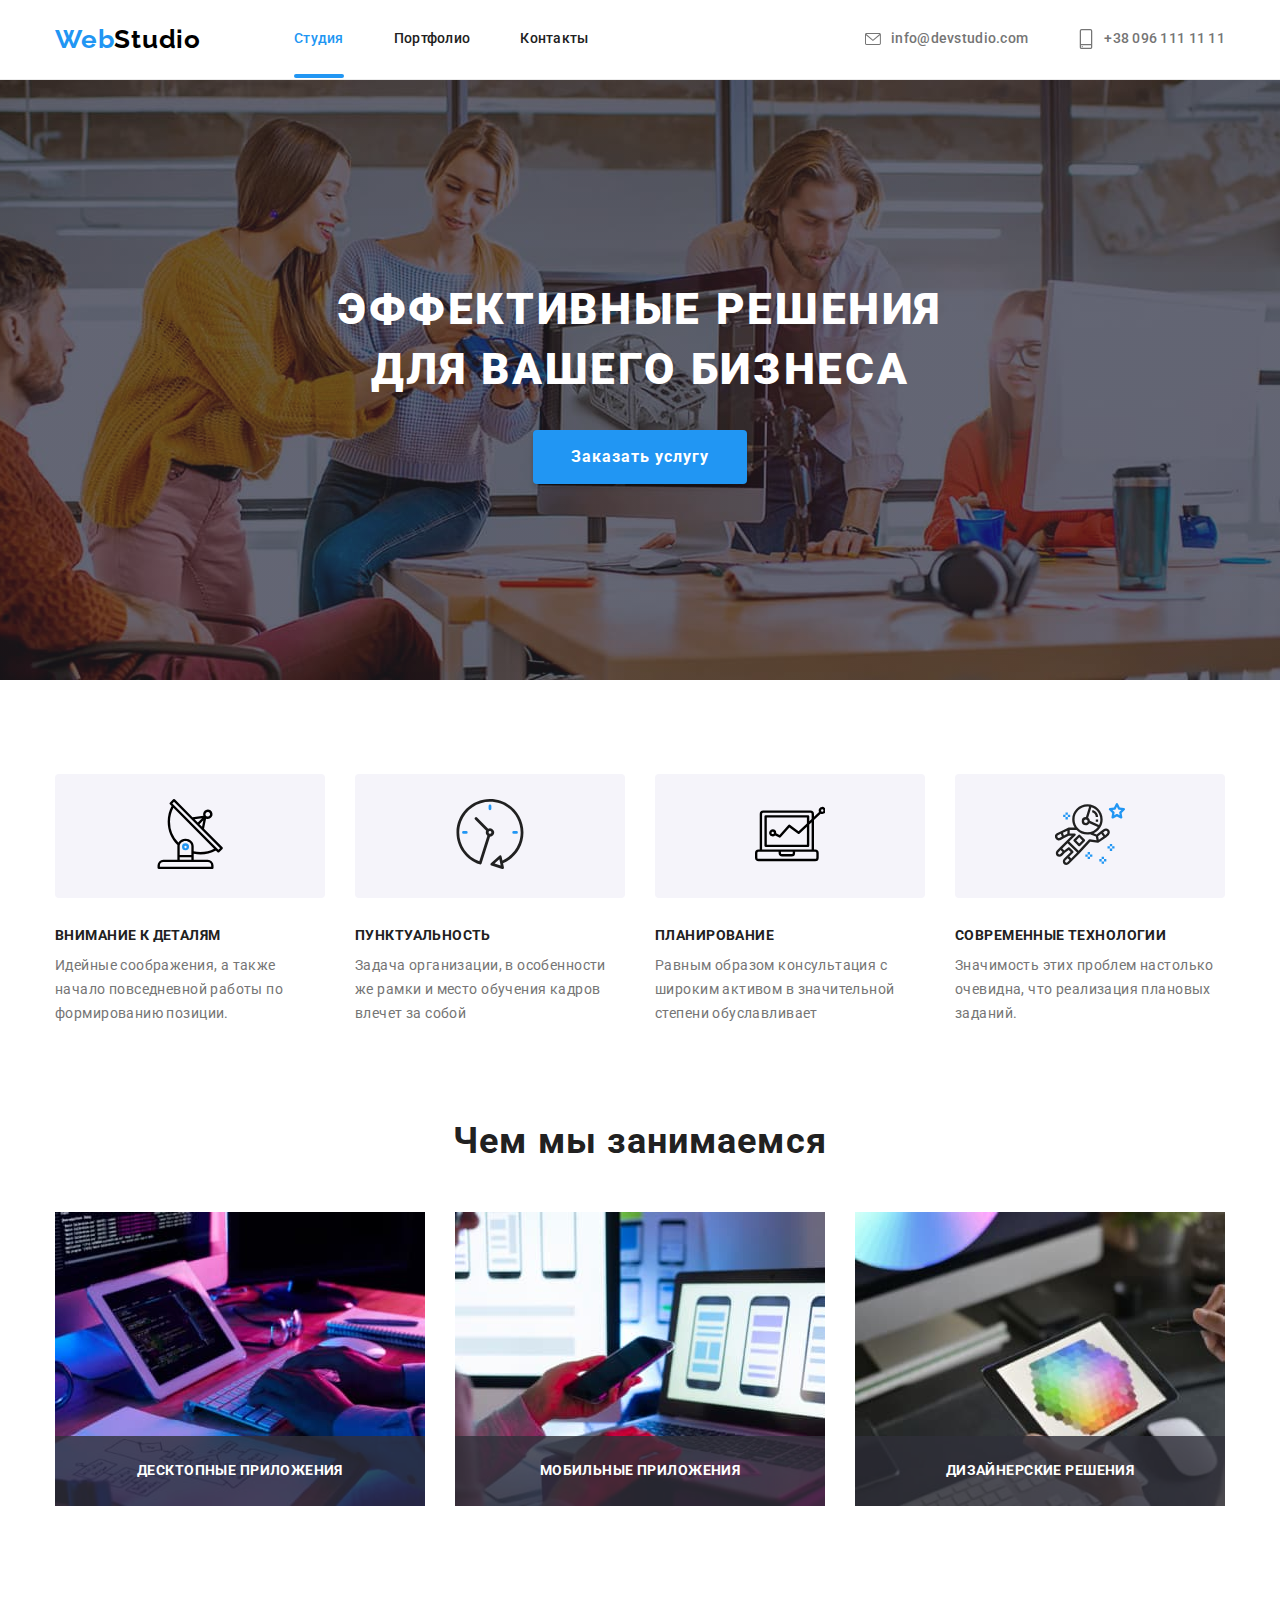
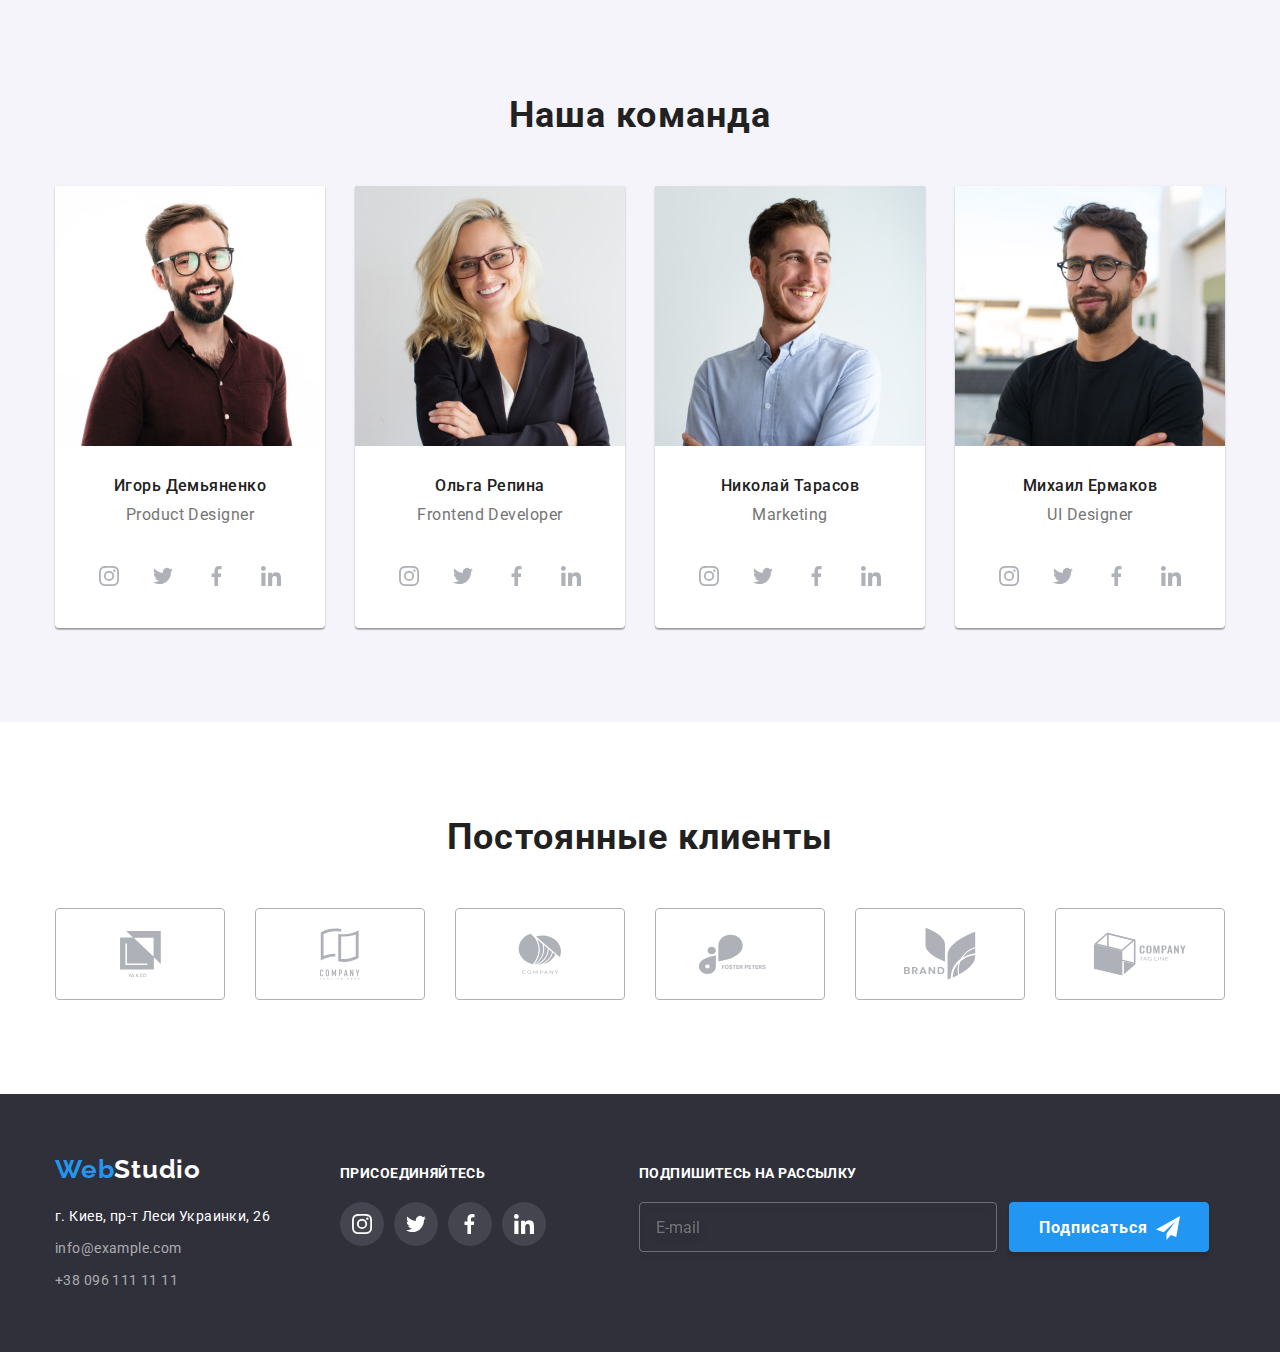
==== commit 8c1e130b: "Стили по ВЕМ для портфолио" ====
--- a/index.html
+++ b/index.html
@@ -130,14 +130,14 @@
                 <ul class="specification__list list">
                     <li class="specification__list-images">
                         <img src="./images/specification/specification1.jpg" alt="написание кода" width="370" height="294">
-                   <div class="service-desc">
-                        <p class="service-text">Десктопные приложения</p>
+                   <div class="service__desc">
+                        <p class="service__text">Десктопные приложения</p>
                         </div>
                     </li>
                     <li class="specification__list-images">
                         <img src="./images/specification/specification2.jpg" alt="мобильная адаптация" width="370" height="294">
-                    <div class="service-desc">
-                        <p class="service-text">Мобильные приложения</p>
+                    <div class="service__desc">
+                        <p class="service__text">Мобильные приложения</p>
                     </div>
                     </li>
                     <li class="specification__list-images">
--- a/css/main.min.css
+++ b/css/main.min.css
@@ -1,2 +1,2 @@
-:root{--tagline-color: #ffffff;--main-font: 'Roboto', sans-serif;--main-color: #212121;--link-color: #2196f3;--text-color: #757575;--icon-color: #afb1b8}.visually-hidden{position:absolute !important;clip:rect(1px 1px 1px 1px);clip:rect(1px, 1px, 1px, 1px);padding:0 !important;border:0 !important;height:1px !important;width:1px !important;overflow:hidden}html{box-sizing:border-box}h1,h2,h3,ul,li,p,a{list-style:none;text-transform:none;margin:0;padding:0}img{display:block;max-width:100%;height:auto}*::before,*::after{box-sizing:inherit}*{box-sizing:border-box}body{font-family:var(--main-font);color:var(--main-color);color:var(--text-color);color:var(--icon-color)}.list{list-style:none;padding:0;margin:0}.link{text-decoration:none}.container{margin-left:auto;margin-right:auto;padding-left:15px;padding-right:15px;width:1200px;margin-top:0;margin-bottom:0}.logo{font-family:Raleway;font-style:normal;font-weight:700;font-size:26px;line-height:1.19;letter-spacing:0.03em;color:var(--link-color)}.logo__link{display:block;font-family:Raleway;font-style:normal;font-weight:700;font-size:26px;line-height:1.19;letter-spacing:0.03em;color:#000000}.logo-type{font-family:Raleway;font-style:normal;font-weight:700;font-size:26px;line-height:1.19;letter-spacing:0.03em;color:#ffffff}.header__logo{margin-right:93px}.title{margin-bottom:30px;font-family:var(--main-font);font-style:normal;font-weight:900;font-size:44px;line-height:1.36;text-align:center;letter-spacing:0.06em;text-transform:uppercase;color:var(--tagline-color)}.specification__title,.teammate__title,.client__title{font-family:var(--main-font);font-style:normal;font-weight:700;font-size:36px;line-height:1.17;text-align:center;letter-spacing:0.03em;color:var(--main-color)}.network{display:flex;justify-content:center;align-items:center}.network-item{display:flex}.network-item:not(:last-child){margin-right:10px}.network-icon{display:flex;justify-content:center;align-items:center;width:44px;height:44px;border-radius:50%;color:var(--icon-color);transition:250ms cubic-bezier(0.4, 0, 0.2, 1)}.network-icon:hover,.network-icon:focus{color:#ffffff;background-color:var(--link-color);transition:250ms cubic-bezier(0.4, 0, 0.2, 1)}.network-icon-icon{fill:currentColor}.network-icon-icon:hover,.network-icon-icon:focus{color:currentColor;background-color:var(--link-color)}.modal-button,.portfolio-button{border:transparent}.backdrop{position:fixed;top:0;left:0;width:100%;height:100%;background-color:rgba(0,0,0,0.2);opacity:1;visibility:visible;transition:opacity 250ms cubic-bezier(0.4, 0, 0.2, 1),visibility 250ms cubic-bezier(0.4, 0, 0.2, 1)}.backdrop.is-hidden{opacity:0;pointer-events:none;visibility:hidden}.modal-button{border-radius:4px;display:block;margin:0 auto;cursor:pointer;background:var(--link-color);box-shadow:0px 4px 4px rgba(0,0,0,0.15)}.modal-button:hover,.modal-button:focus{color:var(--link-color)}.modal-button:active{background:var(--link-color)}.button-text{padding:11px 32px;font-family:var(--main-font);font-style:normal;font-weight:700;font-size:16px;line-height:1.88;display:flex;align-items:center;text-align:center;letter-spacing:0.06em;color:#ffffff}.modal{position:absolute;padding:40px;width:528px;height:581px;top:50%;left:50%;transform:translate(-50%, -50%) scale(1);background-color:#ffffff;transition:transform 250ms cubic-bezier(0.4, 0, 0.2, 1)}.close-button{position:absolute;top:8px;right:8px;width:30px;height:30px;padding:0;cursor:pointer;background-color:#ffffff;border:1px solid rgba(0,0,0,0.1);border-radius:50%;transition:fill 250ms cubic-bezier(0.4, 0, 0.2, 1)}.close-button:hover,.close-button:focus{fill:var(--link-color)}.backdrop.is-hidden .modal{transform:translate(-50%, -50%) scale(0.75)}.modal-form{display:flex;flex-direction:column}.modal-form-head{margin-bottom:12px;font-family:var(--main-font);font-style:normal;font-weight:700;font-size:20px;line-height:1.15;text-align:center;letter-spacing:0.03em;color:#212121}.modal-form-field{font-family:var(--main-font);font-style:normal;font-weight:400;font-size:12px;line-height:1.17;letter-spacing:0.01em;color:var(--text-color)}.modal-form-input{padding-left:42px;width:100%;height:40px;border:1px solid rgba(33,33,33,0.2);border-radius:4px;color:var(--main-color);background-color:#ffffff;transition:border-color 250ms cubic-bezier(0.4, 0, 0.2, 1)}.modal-form-input:focus{outline:none;border:1px solid var(--link-color);border-radius:4px;border-color:var(--link-color)}.modal-form-input-wrapper{display:block;position:relative;margin-top:4px;margin-bottom:10px}.modal-form-message{margin-top:4px;margin-bottom:17px;padding:12px 16px;width:100%;height:120px;border:1px solid rgba(33,33,33,0.2);border-radius:4px;resize:none;transition:border-color 250ms cubic-bezier(0.4, 0, 0.2, 1)}.modal-form-message:focus{outline:none;border-color:var(--link-color)}.modal-form-checkbox-label{display:flex;justify-content:center;align-items:center;margin-bottom:30px;font-family:var(--main-font);font-style:normal;font-size:14px;font-weight:400px;line-height:1.7;letter-spacing:0.03em;color:var(--text-color)}.modal-form-checkbox-label::before{display:block;margin-right:7px;content:'';width:16px;height:15px;border:1px solid var(--main-color);border-radius:2px;cursor:pointer}.modal-form-btn{display:block;margin:0 auto;font-family:var(--main-font);font-style:normal;font-weight:700;font-size:16px;line-height:1.87;width:200px;height:50px;background-color:#188ce8;color:var(--tagline-color);border-radius:4px;border-color:#188ce8}.modal-form-btn:hover,.modal-form-btn:focus{box-shadow:0px 4px 4px rgba(0,0,0,0.15);transition:box-shadow 250ms cubic-bezier(0.4, 0, 0.2, 1);cursor:pointer}.modal-form-icon{display:block;position:absolute;top:50%;left:12px;transform:translateY(-50%);transition:fill 250ms cubic-bezier(0.4, 0, 0.2, 1)}.modal-form-input:focus+.modal-form-icon{fill:var(--link-color)}.modal-form-checkbox:checked+.modal-form-checkbox-label::before{background-image:url(../images/icon-check.svg);background-color:var(--link-color);border:1px solid var(--link-color);border-radius:2px;background-size:contain;background-repeat:no-repeat;transition:background-color 250ms cubic-bezier(0.4, 0, 0.2, 1)}.modal-form-checkbox:focus+.modal-form-checkbox-label::before{outline:2px solid var(--link-color);transition:border-color 250ms cubic-bezier(0.4, 0, 0.2, 1)}.footer__network-list{display:flex}.footer__icon{display:flex}.footer__icon:not(:last-child){margin-right:10px}.footer__network-icon{display:flex;justify-content:center;align-items:center;width:44px;height:44px;border-radius:50%;color:white;background:rgba(255,255,255,0.1);transition:250ms cubic-bezier(0.4, 0, 0.2, 1)}.footer__network-icon:hover,.footer__network-icon:focus{color:white;background-color:var(--link-color);transition:250ms cubic-bezier(0.4, 0, 0.2, 1)}.footer__network-icon-icon{fill:currentColor}.container__nav{padding-top:24px;padding-bottom:24px;display:flex;align-items:center}.navigation{display:flex;align-items:center}.header{border-bottom:1px solid #ececec}.navigation .menu__link.current{color:var(--link-color)}.menu{display:flex;font-family:var(--main-font);font-style:normal;font-weight:500;font-size:14px;line-height:1.14;letter-spacing:0.02em;color:var(--main-color)}.menu__link{position:relative;padding-top:32px;padding-bottom:32px;font-family:var(--main-font);font-style:normal;font-weight:500;font-size:14px;line-height:1.14;letter-spacing:0.02em;color:var(--main-color)}.menu__link:hover,.menu__link:focus{color:var(--link-color)}.menu__link:hover::after,.menu__link:focus::after{display:block;opacity:1}.menu__link::after{position:absolute;display:block;content:'';width:100%;height:4px;bottom:0;left:0;border-radius:2px;background-color:var(--link-color);opacity:0;transition:opacity 250ms cubic-bezier(0.4, 0, 0.2, 1)}.menu__link.current::after{position:absolute;display:block;content:'';width:100%;height:4px;bottom:0;left:0;background:var(--link-color);border-radius:2px;opacity:1}.menu__item:not(:last-child){margin-right:50px}.contacts-header{display:flex}.header__contacts{margin-left:auto}.contacts__link-item:not(:last-child){margin-right:50px}.contacts__mail-link,.contacts__tel-link{font-family:var(--main-font);font-style:normal;font-weight:500;font-size:14px;line-height:1.14;letter-spacing:0.02em;color:var(--text-color);display:flex;align-items:center;padding:0;border:none;transition:color 250ms cubic-bezier(0.4, 0, 0.2, 1)}.contacts__mail-link:hover,.contacts__mail-link:focus{color:var(--link-color);transition:250ms cubic-bezier(0.4, 0, 0.2, 1)}.contacts__tel-link:hover,.contacts__tel-link:focus{color:var(--link-color);transition:250ms cubic-bezier(0.4, 0, 0.2, 1)}.contacts__icon{margin-right:10px;fill:currentColor}.hero{background-color:#c4c4c4;background-image:linear-gradient(to right, rgba(47,48,58,0.4), rgba(47,48,58,0.4)),url(../images/img.jpg);background-size:cover;background-repeat:no-repeat;background-position:center;max-width:1600px;height:600px;align-items:center;text-align:center;margin-left:auto;margin-right:auto;padding-top:200px;padding-bottom:200px}.concept{padding:94px 0}.concept__list{display:flex;flex-basis:calc((100% - 90px) / 4)}.concept__list-item{display:flex;flex-wrap:wrap}.concept__list-item:not(:last-child){margin-right:30px}.concept-icon{width:270px;text-align:center;background:#f5f4fa;border-radius:4px;margin-bottom:30px;padding:25px 100px}.concept__list-title{margin-bottom:10px;font-family:var(--main-font);font-style:normal;font-weight:700;font-size:14px;line-height:1.14;letter-spacing:0.03em;color:var(--main-color)}.subtitle-text{text-transform:uppercase}.concept__list-title-text{text-align:left;font-family:var(--main-font);font-style:normal;font-size:14px;font-weight:400px;line-height:1.7;letter-spacing:0.03em;color:var(--text-color)}.specification{padding-bottom:94px}.specification__list{display:flex}.specification__title{margin-bottom:50px}.specification__list-images{position:relative}.specification__list-images:not(:last-child){margin-right:30px}.service__desc{position:absolute;width:370px;height:70px;left:0;bottom:0;text-align:center;padding:27px;background-color:rgba(47,48,58,0.8)}.service__text{font-family:var(--main-color);font-style:normal;font-weight:700;font-size:14px;line-height:1.14;text-align:center;letter-spacing:0.03em;text-transform:uppercase;color:var(--tagline-color)}.teammate{padding:94px 0;margin-left:auto;margin-right:auto;background-color:#f5f4fa}.teammate__title{margin-bottom:50px}.team-list{display:flex}.team-list-title{margin-bottom:10px;font-family:var(--main-font);font-style:normal;font-weight:500;font-size:16px;line-height:1.19;text-align:center;letter-spacing:0.03em;color:var(--main-color)}.team-list-item{padding-bottom:30px;background:#ffffff;box-shadow:0px 1px 3px rgba(0,0,0,0.12),0px 1px 1px rgba(0,0,0,0.14),0px 2px 1px rgba(0,0,0,0.2);border-radius:0px 0px 4px 4px}.team-list-item:not(:last-child){margin-right:30px}.team-image{padding:30px 32px 30px 32px}.team-list-title-text{font-family:var(--main-font);font-style:normal;font-weight:400;font-size:16px;line-height:1.19;text-align:center;letter-spacing:0.03em;color:var(--text-color)}.clients{padding:94px 0}.client__title{margin-bottom:50px}.client-list{display:flex;justify-content:space-between}.client-list-item{display:flex;justify-content:center;align-items:center;height:92px;width:170px}.client-list-item:not(:last-child){margin-right:30px}.icon-image{display:flex;justify-content:center;align-items:center;width:100%;height:100%;text-align:center;border:1px solid #afb1b8;box-sizing:border-box;border-radius:4px;color:var(--icon-color);transition:250ms cubic-bezier(0.4, 0, 0.2, 1)}.icon-image:hover,.icon-image:focus{border:1px solid var(--link-color);border-radius:4px;transition:250ms cubic-bezier(0.4, 0, 0.2, 1)}.icon-image:hover .client-icon,.icon-image:focus .client-icon{fill:var(--link-color);transition:250ms cubic-bezier(0.4, 0, 0.2, 1)}.client-icon{fill:currentColor;color:var(--icon-color);transition:250ms cubic-bezier(0.4, 0, 0.2, 1)}.portfolio{padding-top:94px;padding-bottom:94px}.portfolio-button-list{display:flex;justify-content:center;margin-bottom:50px}.portfolio-button-item{display:inline-block;flex-direction:row;justify-content:space-around;margin-right:8px}.portfolio-button-item:not(:last-child){margin-right:8px}.portfolio-button{display:inline-block;padding:6px 22px;font-family:var(--main-font);font-style:normal;font-weight:500;font-size:16px;line-height:1.62;text-align:center;letter-spacing:0.03em;color:var(--main-color);border-radius:4px;cursor:pointer;border:transparent;transition:250ms cubic-bezier(0.4, 0, 0.2, 1)}.portfolio-button:hover,.portfolio-button:focus{box-shadow:0px 3px 1px rgba(0,0,0,0.1),0px 1px 2px rgba(0,0,0,0.08),0px 2px 2px rgba(0,0,0,0.12);color:white;background:var(--link-color);transition:250ms cubic-bezier(0.4, 0, 0.2, 1)}.set-list{margin:0;padding:0;list-style:none;display:flex;flex-wrap:wrap;margin-left:-30px;margin-top:-30px}.set-list .set-list-icon:hover{box-shadow:0px 1px 1px rgba(0,0,0,0.12),0px 4px 4px rgba(0,0,0,0.06),1px 4px 6px rgba(0,0,0,0.16)}.set-list>.set-list-item{flex-basis:calc(100% / 3 -30px);margin-left:30px;margin-top:30px;box-sizing:border-box}.set-list-icon{display:block}.set-list-icon:hover{display:block;box-shadow:0px 1px 1px rgba(0,0,0,0.12),0px 4px 4px rgba(0,0,0,0.06),1px 4px 6px rgba(0,0,0,0.16)}.set-list-image-text{position:relative;overflow:hidden}.set-list-item:hover .set-list-text{transform:translateY(0)}.set-list-icon:hover .set-list-text,.set-list-icon:focus .set-list-text{transform:translateY(-100%)}.set-list-text{position:absolute;font-family:var(--main-font);font-style:normal;font-weight:400;font-size:18px;line-height:1.56;letter-spacing:0.03em;color:#ffffff;background-color:rgba(33,150,243,0.9);padding:63px 24px;top:100%;left:0;width:100%;height:100%;overflow:auto;transform:translateY(100%);transition:transform 250ms cubic-bezier(0.4, 0, 0.2, 1)}.card-content{padding:20px 24px 20px 24px;border-right:1px solid #eeeeee;border-bottom:1px solid #eeeeee;border-left:1px solid #eeeeee;background:#ffffff;border:1px solid #eeeeee;box-sizing:border-box}.list-projects{font-family:var(--main-font);font-style:normal;font-weight:700;font-size:18px;line-height:2;letter-spacing:0.06em;color:var(--main-color)}.list-projects-text{margin-top:4px;font-family:var(--main-font);font-style:normal;font-weight:400;font-size:16px;line-height:1.87;letter-spacing:0.03em;color:var(--text-color)}.footer{display:block;margin-left:auto;margin-right:auto;padding-top:60px;padding-bottom:60px;background-position:center;background-color:#2f303a}.footer-common{display:flex;align-items:baseline}.footer__title{margin-bottom:20px;font-family:var(--main-font);font-style:normal;font-weight:700;font-size:14px;line-height:1.14;letter-spacing:0.03em;text-transform:uppercase;color:#ffffff}.footer__form{display:flex;align-items:center;margin-top:20px}.footer__text-form{display:flex;width:358px;height:50px;padding:15px 16px;color:rgba(255,255,255,0.6);background-color:transparent;border:1px solid rgba(255,255,255,0.3);filter:drop-shadow(0px 4px 4px rgba(0,0,0,0.15));border-radius:4px}.footer__form-btn{position:relative;margin-left:12px;font-family:var(--main-font);font-style:normal;font-weight:700;font-size:16px;line-height:1.87;vertical-align:middle;letter-spacing:0.06em;width:200px;height:50px;color:var(--tagline-color);background-color:var(--link-color);cursor:pointer;box-shadow:0px 4px 4px rgba(0,0,0,0.15);border-radius:4px;padding-left:29px;padding-right:62px;padding-top:10px;padding-bottom:10px;outline:none;border:1px solid var(--link-color);box-shadow:0px 4px 4px rgba(0,0,0,0.15);transition:background-color 250ms cubic-bezier(0.4, 0, 0.2, 1),color 250ms cubic-bezier(0.4, 0, 0.2, 1)}.contacts{display:block}.contacts__item{margin-right:70px}.contacts__adress{font-style:normal;font-size:14px;font-weight:400px;line-height:1.7;letter-spacing:0.03em;color:#ffffff}.contacts__mail,.contacts__tel{font-family:var(--main-font);font-style:normal;font-size:14px;font-weight:400px;line-height:1.7;letter-spacing:0.03em;color:rgba(255,255,255,0.6)}.contacts__mail:focus,.contacts__mail:hover{color:var(--link-color)}.contacts__tel:focus,.contacts__tel:hover{color:var(--link-color)}.contacts__list-item:not(:last-child){margin-bottom:8px}.footerlink{margin-bottom:20px}.mailing{display:block;margin-left:93px}.footer__mail-icon{position:absolute;top:13px;right:28px}
+:root{--tagline-color: #ffffff;--main-font: 'Roboto', sans-serif;--main-color: #212121;--link-color: #2196f3;--text-color: #757575;--icon-color: #afb1b8}.visually-hidden{position:absolute !important;clip:rect(1px 1px 1px 1px);clip:rect(1px, 1px, 1px, 1px);padding:0 !important;border:0 !important;height:1px !important;width:1px !important;overflow:hidden}html{-webkit-box-sizing:border-box;box-sizing:border-box}h1,h2,h3,ul,li,p,a{list-style:none;text-transform:none;margin:0;padding:0}img{display:block;max-width:100%;height:auto}*::before,*::after{-webkit-box-sizing:inherit;box-sizing:inherit}*{-webkit-box-sizing:border-box;box-sizing:border-box}body{font-family:var(--main-font);color:var(--main-color);color:var(--text-color);color:var(--icon-color)}.list{list-style:none;padding:0;margin:0}.link{text-decoration:none}.container{margin-left:auto;margin-right:auto;padding-left:15px;padding-right:15px;width:1200px;margin-top:0;margin-bottom:0}.logo{font-family:Raleway;font-style:normal;font-weight:700;font-size:26px;line-height:1.19;letter-spacing:0.03em;color:var(--link-color)}.logo__link{display:block;font-family:Raleway;font-style:normal;font-weight:700;font-size:26px;line-height:1.19;letter-spacing:0.03em;color:#000000}.logo-type{font-family:Raleway;font-style:normal;font-weight:700;font-size:26px;line-height:1.19;letter-spacing:0.03em;color:#ffffff}.header__logo{margin-right:93px}.title{margin-bottom:30px;font-family:var(--main-font);font-style:normal;font-weight:900;font-size:44px;line-height:1.36;text-align:center;letter-spacing:0.06em;text-transform:uppercase;color:var(--tagline-color)}.specification__title,.teammate__title,.client__title{font-family:var(--main-font);font-style:normal;font-weight:700;font-size:36px;line-height:1.17;text-align:center;letter-spacing:0.03em;color:var(--main-color)}.network{display:-webkit-box;display:-ms-flexbox;display:flex;-webkit-box-pack:center;-ms-flex-pack:center;justify-content:center;-webkit-box-align:center;-ms-flex-align:center;align-items:center}.network-item{display:-webkit-box;display:-ms-flexbox;display:flex}.network-item:not(:last-child){margin-right:10px}.network-icon{display:-webkit-box;display:-ms-flexbox;display:flex;-webkit-box-pack:center;-ms-flex-pack:center;justify-content:center;-webkit-box-align:center;-ms-flex-align:center;align-items:center;width:44px;height:44px;border-radius:50%;color:var(--icon-color);-webkit-transition:250ms cubic-bezier(0.4, 0, 0.2, 1);transition:250ms cubic-bezier(0.4, 0, 0.2, 1)}.network-icon:hover,.network-icon:focus{color:#ffffff;background-color:var(--link-color);-webkit-transition:250ms cubic-bezier(0.4, 0, 0.2, 1);transition:250ms cubic-bezier(0.4, 0, 0.2, 1)}.network-icon-icon{fill:currentColor}.network-icon-icon:hover,.network-icon-icon:focus{color:currentColor;background-color:var(--link-color)}.modal-button,.portfolio-button{border:transparent}.backdrop{position:fixed;top:0;left:0;width:100%;height:100%;background-color:rgba(0,0,0,0.2);opacity:1;visibility:visible;-webkit-transition:opacity 250ms cubic-bezier(0.4, 0, 0.2, 1),visibility 250ms cubic-bezier(0.4, 0, 0.2, 1);transition:opacity 250ms cubic-bezier(0.4, 0, 0.2, 1),visibility 250ms cubic-bezier(0.4, 0, 0.2, 1)}.backdrop.is-hidden{opacity:0;pointer-events:none;visibility:hidden}.modal-button{border-radius:4px;display:block;margin:0 auto;cursor:pointer;background:var(--link-color);-webkit-box-shadow:0px 4px 4px rgba(0,0,0,0.15);box-shadow:0px 4px 4px rgba(0,0,0,0.15)}.modal-button:hover,.modal-button:focus{color:var(--link-color)}.modal-button:active{background:var(--link-color)}.button-text{padding:11px 32px;font-family:var(--main-font);font-style:normal;font-weight:700;font-size:16px;line-height:1.88;display:-webkit-box;display:-ms-flexbox;display:flex;-webkit-box-align:center;-ms-flex-align:center;align-items:center;text-align:center;letter-spacing:0.06em;color:#ffffff}.modal{position:absolute;padding:40px;width:528px;height:581px;top:50%;left:50%;-webkit-transform:translate(-50%, -50%) scale(1);transform:translate(-50%, -50%) scale(1);background-color:#ffffff;-webkit-transition:-webkit-transform 250ms cubic-bezier(0.4, 0, 0.2, 1);transition:-webkit-transform 250ms cubic-bezier(0.4, 0, 0.2, 1);transition:transform 250ms cubic-bezier(0.4, 0, 0.2, 1);transition:transform 250ms cubic-bezier(0.4, 0, 0.2, 1), -webkit-transform 250ms cubic-bezier(0.4, 0, 0.2, 1)}.close-button{position:absolute;top:8px;right:8px;width:30px;height:30px;padding:0;cursor:pointer;background-color:#ffffff;border:1px solid rgba(0,0,0,0.1);border-radius:50%;-webkit-transition:fill 250ms cubic-bezier(0.4, 0, 0.2, 1);transition:fill 250ms cubic-bezier(0.4, 0, 0.2, 1)}.close-button:hover,.close-button:focus{fill:var(--link-color)}.backdrop.is-hidden .modal{-webkit-transform:translate(-50%, -50%) scale(0.75);transform:translate(-50%, -50%) scale(0.75)}.modal-form{display:-webkit-box;display:-ms-flexbox;display:flex;-webkit-box-orient:vertical;-webkit-box-direction:normal;-ms-flex-direction:column;flex-direction:column}.modal-form-head{margin-bottom:12px;font-family:var(--main-font);font-style:normal;font-weight:700;font-size:20px;line-height:1.15;text-align:center;letter-spacing:0.03em;color:#212121}.modal-form-field{font-family:var(--main-font);font-style:normal;font-weight:400;font-size:12px;line-height:1.17;letter-spacing:0.01em;color:var(--text-color)}.modal-form-input{padding-left:42px;width:100%;height:40px;border:1px solid rgba(33,33,33,0.2);border-radius:4px;color:var(--main-color);background-color:#ffffff;-webkit-transition:border-color 250ms cubic-bezier(0.4, 0, 0.2, 1);transition:border-color 250ms cubic-bezier(0.4, 0, 0.2, 1)}.modal-form-input:focus{outline:none;border:1px solid var(--link-color);border-radius:4px;border-color:var(--link-color)}.modal-form-input-wrapper{display:block;position:relative;margin-top:4px;margin-bottom:10px}.modal-form-message{margin-top:4px;margin-bottom:17px;padding:12px 16px;width:100%;height:120px;border:1px solid rgba(33,33,33,0.2);border-radius:4px;resize:none;-webkit-transition:border-color 250ms cubic-bezier(0.4, 0, 0.2, 1);transition:border-color 250ms cubic-bezier(0.4, 0, 0.2, 1)}.modal-form-message:focus{outline:none;border-color:var(--link-color)}.modal-form-checkbox-label{display:-webkit-box;display:-ms-flexbox;display:flex;-webkit-box-pack:center;-ms-flex-pack:center;justify-content:center;-webkit-box-align:center;-ms-flex-align:center;align-items:center;margin-bottom:30px;font-family:var(--main-font);font-style:normal;font-size:14px;font-weight:400px;line-height:1.7;letter-spacing:0.03em;color:var(--text-color)}.modal-form-checkbox-label::before{display:block;margin-right:7px;content:'';width:16px;height:15px;border:1px solid var(--main-color);border-radius:2px;cursor:pointer}.modal-form-btn{display:block;margin:0 auto;font-family:var(--main-font);font-style:normal;font-weight:700;font-size:16px;line-height:1.87;width:200px;height:50px;background-color:#188ce8;color:var(--tagline-color);border-radius:4px;border-color:#188ce8}.modal-form-btn:hover,.modal-form-btn:focus{-webkit-box-shadow:0px 4px 4px rgba(0,0,0,0.15);box-shadow:0px 4px 4px rgba(0,0,0,0.15);-webkit-transition:-webkit-box-shadow 250ms cubic-bezier(0.4, 0, 0.2, 1);transition:-webkit-box-shadow 250ms cubic-bezier(0.4, 0, 0.2, 1);transition:box-shadow 250ms cubic-bezier(0.4, 0, 0.2, 1);transition:box-shadow 250ms cubic-bezier(0.4, 0, 0.2, 1), -webkit-box-shadow 250ms cubic-bezier(0.4, 0, 0.2, 1);cursor:pointer}.modal-form-icon{display:block;position:absolute;top:50%;left:12px;-webkit-transform:translateY(-50%);transform:translateY(-50%);-webkit-transition:fill 250ms cubic-bezier(0.4, 0, 0.2, 1);transition:fill 250ms cubic-bezier(0.4, 0, 0.2, 1)}.modal-form-input:focus+.modal-form-icon{fill:var(--link-color)}.modal-form-checkbox:checked+.modal-form-checkbox-label::before{background-image:url(../images/icon-check.svg);background-color:var(--link-color);border:1px solid var(--link-color);border-radius:2px;background-size:contain;background-repeat:no-repeat;-webkit-transition:background-color 250ms cubic-bezier(0.4, 0, 0.2, 1);transition:background-color 250ms cubic-bezier(0.4, 0, 0.2, 1)}.modal-form-checkbox:focus+.modal-form-checkbox-label::before{outline:2px solid var(--link-color);-webkit-transition:border-color 250ms cubic-bezier(0.4, 0, 0.2, 1);transition:border-color 250ms cubic-bezier(0.4, 0, 0.2, 1)}.footer__network-list{display:-webkit-box;display:-ms-flexbox;display:flex}.footer__icon{display:-webkit-box;display:-ms-flexbox;display:flex}.footer__icon:not(:last-child){margin-right:10px}.footer__network-icon{display:-webkit-box;display:-ms-flexbox;display:flex;-webkit-box-pack:center;-ms-flex-pack:center;justify-content:center;-webkit-box-align:center;-ms-flex-align:center;align-items:center;width:44px;height:44px;border-radius:50%;color:white;background:rgba(255,255,255,0.1);-webkit-transition:250ms cubic-bezier(0.4, 0, 0.2, 1);transition:250ms cubic-bezier(0.4, 0, 0.2, 1)}.footer__network-icon:hover,.footer__network-icon:focus{color:white;background-color:var(--link-color);-webkit-transition:250ms cubic-bezier(0.4, 0, 0.2, 1);transition:250ms cubic-bezier(0.4, 0, 0.2, 1)}.footer__network-icon-icon{fill:currentColor}.container__nav{padding-top:24px;padding-bottom:24px;display:-webkit-box;display:-ms-flexbox;display:flex;-webkit-box-align:center;-ms-flex-align:center;align-items:center}.navigation{display:-webkit-box;display:-ms-flexbox;display:flex;-webkit-box-align:center;-ms-flex-align:center;align-items:center}.header{border-bottom:1px solid #ececec}.navigation .menu__link.current{color:var(--link-color)}.menu{display:-webkit-box;display:-ms-flexbox;display:flex;font-family:var(--main-font);font-style:normal;font-weight:500;font-size:14px;line-height:1.14;letter-spacing:0.02em;color:var(--main-color)}.menu__link{position:relative;padding-top:32px;padding-bottom:32px;font-family:var(--main-font);font-style:normal;font-weight:500;font-size:14px;line-height:1.14;letter-spacing:0.02em;color:var(--main-color)}.menu__link:hover,.menu__link:focus{color:var(--link-color)}.menu__link:hover::after,.menu__link:focus::after{display:block;opacity:1}.menu__link::after{position:absolute;display:block;content:'';width:100%;height:4px;bottom:0;left:0;border-radius:2px;background-color:var(--link-color);opacity:0;-webkit-transition:opacity 250ms cubic-bezier(0.4, 0, 0.2, 1);transition:opacity 250ms cubic-bezier(0.4, 0, 0.2, 1)}.menu__link.current::after{position:absolute;display:block;content:'';width:100%;height:4px;bottom:0;left:0;background:var(--link-color);border-radius:2px;opacity:1}.menu__item:not(:last-child){margin-right:50px}.contacts-header{display:-webkit-box;display:-ms-flexbox;display:flex}.header__contacts{margin-left:auto}.contacts__link-item:not(:last-child){margin-right:50px}.contacts__mail-link,.contacts__tel-link{font-family:var(--main-font);font-style:normal;font-weight:500;font-size:14px;line-height:1.14;letter-spacing:0.02em;color:var(--text-color);display:-webkit-box;display:-ms-flexbox;display:flex;-webkit-box-align:center;-ms-flex-align:center;align-items:center;padding:0;border:none;-webkit-transition:color 250ms cubic-bezier(0.4, 0, 0.2, 1);transition:color 250ms cubic-bezier(0.4, 0, 0.2, 1)}.contacts__mail-link:hover,.contacts__mail-link:focus{color:var(--link-color);-webkit-transition:250ms cubic-bezier(0.4, 0, 0.2, 1);transition:250ms cubic-bezier(0.4, 0, 0.2, 1)}.contacts__tel-link:hover,.contacts__tel-link:focus{color:var(--link-color);-webkit-transition:250ms cubic-bezier(0.4, 0, 0.2, 1);transition:250ms cubic-bezier(0.4, 0, 0.2, 1)}.contacts__icon{margin-right:10px;fill:currentColor}.hero{background-color:#c4c4c4;background-image:-webkit-gradient(linear, left top, right top, from(rgba(47,48,58,0.4)), to(rgba(47,48,58,0.4))),url(../images/img.jpg);background-image:linear-gradient(to right, rgba(47,48,58,0.4), rgba(47,48,58,0.4)),url(../images/img.jpg);background-size:cover;background-repeat:no-repeat;background-position:center;max-width:1600px;height:600px;-webkit-box-align:center;-ms-flex-align:center;align-items:center;text-align:center;margin-left:auto;margin-right:auto;padding-top:200px;padding-bottom:200px}.concept{padding:94px 0}.concept__list{display:-webkit-box;display:-ms-flexbox;display:flex;-ms-flex-preferred-size:calc((100% - 90px) / 4);flex-basis:calc((100% - 90px) / 4)}.concept__list-item{display:-webkit-box;display:-ms-flexbox;display:flex;-ms-flex-wrap:wrap;flex-wrap:wrap}.concept__list-item:not(:last-child){margin-right:30px}.concept-icon{width:270px;text-align:center;background:#f5f4fa;border-radius:4px;margin-bottom:30px;padding:25px 100px}.concept__list-title{margin-bottom:10px;font-family:var(--main-font);font-style:normal;font-weight:700;font-size:14px;line-height:1.14;letter-spacing:0.03em;color:var(--main-color)}.subtitle-text{text-transform:uppercase}.concept__list-title-text{text-align:left;font-family:var(--main-font);font-style:normal;font-size:14px;font-weight:400px;line-height:1.7;letter-spacing:0.03em;color:var(--text-color)}.specification{padding-bottom:94px}.specification__list{display:-webkit-box;display:-ms-flexbox;display:flex}.specification__title{margin-bottom:50px}.specification__list-images{position:relative}.specification__list-images:not(:last-child){margin-right:30px}.service__desc{position:absolute;width:370px;height:70px;left:0;bottom:0;text-align:center;padding:27px;background-color:rgba(47,48,58,0.8)}.service__text{font-family:var(--main-color);font-style:normal;font-weight:700;font-size:14px;line-height:1.14;text-align:center;letter-spacing:0.03em;text-transform:uppercase;color:var(--tagline-color)}.teammate{padding:94px 0;margin-left:auto;margin-right:auto;background-color:#f5f4fa}.teammate__title{margin-bottom:50px}.team-list{display:-webkit-box;display:-ms-flexbox;display:flex}.team-list-title{margin-bottom:10px;font-family:var(--main-font);font-style:normal;font-weight:500;font-size:16px;line-height:1.19;text-align:center;letter-spacing:0.03em;color:var(--main-color)}.team-list-item{padding-bottom:30px;background:#ffffff;-webkit-box-shadow:0px 1px 3px rgba(0,0,0,0.12),0px 1px 1px rgba(0,0,0,0.14),0px 2px 1px rgba(0,0,0,0.2);box-shadow:0px 1px 3px rgba(0,0,0,0.12),0px 1px 1px rgba(0,0,0,0.14),0px 2px 1px rgba(0,0,0,0.2);border-radius:0px 0px 4px 4px}.team-list-item:not(:last-child){margin-right:30px}.team-image{padding:30px 32px 30px 32px}.team-list-title-text{font-family:var(--main-font);font-style:normal;font-weight:400;font-size:16px;line-height:1.19;text-align:center;letter-spacing:0.03em;color:var(--text-color)}.clients{padding:94px 0}.client__title{margin-bottom:50px}.client-list{display:-webkit-box;display:-ms-flexbox;display:flex;-webkit-box-pack:justify;-ms-flex-pack:justify;justify-content:space-between}.client-list-item{display:-webkit-box;display:-ms-flexbox;display:flex;-webkit-box-pack:center;-ms-flex-pack:center;justify-content:center;-webkit-box-align:center;-ms-flex-align:center;align-items:center;height:92px;width:170px}.client-list-item:not(:last-child){margin-right:30px}.icon-image{display:-webkit-box;display:-ms-flexbox;display:flex;-webkit-box-pack:center;-ms-flex-pack:center;justify-content:center;-webkit-box-align:center;-ms-flex-align:center;align-items:center;width:100%;height:100%;text-align:center;border:1px solid #afb1b8;-webkit-box-sizing:border-box;box-sizing:border-box;border-radius:4px;color:var(--icon-color);-webkit-transition:250ms cubic-bezier(0.4, 0, 0.2, 1);transition:250ms cubic-bezier(0.4, 0, 0.2, 1)}.icon-image:hover,.icon-image:focus{border:1px solid var(--link-color);border-radius:4px;-webkit-transition:250ms cubic-bezier(0.4, 0, 0.2, 1);transition:250ms cubic-bezier(0.4, 0, 0.2, 1)}.icon-image:hover .client-icon,.icon-image:focus .client-icon{fill:var(--link-color);-webkit-transition:250ms cubic-bezier(0.4, 0, 0.2, 1);transition:250ms cubic-bezier(0.4, 0, 0.2, 1)}.client-icon{fill:currentColor;color:var(--icon-color);-webkit-transition:250ms cubic-bezier(0.4, 0, 0.2, 1);transition:250ms cubic-bezier(0.4, 0, 0.2, 1)}.portfolio{padding-top:94px;padding-bottom:94px}.portfolio__button-list{display:-webkit-box;display:-ms-flexbox;display:flex;-webkit-box-pack:center;-ms-flex-pack:center;justify-content:center;margin-bottom:50px}.portfolio__button-item{display:inline-block;-webkit-box-orient:horizontal;-webkit-box-direction:normal;-ms-flex-direction:row;flex-direction:row;-ms-flex-pack:distribute;justify-content:space-around;margin-right:8px}.portfolio__button-item:not(:last-child){margin-right:8px}.portfolio__button{display:inline-block;padding:6px 22px;font-family:var(--main-font);font-style:normal;font-weight:500;font-size:16px;line-height:1.62;text-align:center;letter-spacing:0.03em;color:var(--main-color);border-radius:4px;cursor:pointer;border:transparent;-webkit-transition:250ms cubic-bezier(0.4, 0, 0.2, 1);transition:250ms cubic-bezier(0.4, 0, 0.2, 1)}.portfolio__button:hover,.portfolio__button:focus{-webkit-box-shadow:0px 3px 1px rgba(0,0,0,0.1),0px 1px 2px rgba(0,0,0,0.08),0px 2px 2px rgba(0,0,0,0.12);box-shadow:0px 3px 1px rgba(0,0,0,0.1),0px 1px 2px rgba(0,0,0,0.08),0px 2px 2px rgba(0,0,0,0.12);color:white;background:var(--link-color);-webkit-transition:250ms cubic-bezier(0.4, 0, 0.2, 1);transition:250ms cubic-bezier(0.4, 0, 0.2, 1)}.set__list{margin:0;padding:0;list-style:none;display:-webkit-box;display:-ms-flexbox;display:flex;-ms-flex-wrap:wrap;flex-wrap:wrap;margin-left:-30px;margin-top:-30px}.set__list .set-list__icon:hover{-webkit-box-shadow:0px 1px 1px rgba(0,0,0,0.12),0px 4px 4px rgba(0,0,0,0.06),1px 4px 6px rgba(0,0,0,0.16);box-shadow:0px 1px 1px rgba(0,0,0,0.12),0px 4px 4px rgba(0,0,0,0.06),1px 4px 6px rgba(0,0,0,0.16)}.set__list>.set__list-item{-ms-flex-preferred-size:calc(100% / 3 -30px);flex-basis:calc(100% / 3 -30px);margin-left:30px;margin-top:30px;-webkit-box-sizing:border-box;box-sizing:border-box}.set__list-icon{display:block}.set__list-icon:hover{display:block;-webkit-box-shadow:0px 1px 1px rgba(0,0,0,0.12),0px 4px 4px rgba(0,0,0,0.06),1px 4px 6px rgba(0,0,0,0.16);box-shadow:0px 1px 1px rgba(0,0,0,0.12),0px 4px 4px rgba(0,0,0,0.06),1px 4px 6px rgba(0,0,0,0.16)}.set__list-image-text{position:relative;overflow:hidden}.set__list-item:hover .set__list-text{-webkit-transform:translateY(0);transform:translateY(0)}.set__list-icon:hover .set__list-text,.set__list-icon:focus .set__list-text{-webkit-transform:translateY(-100%);transform:translateY(-100%)}.set__list-text{position:absolute;font-family:var(--main-font);font-style:normal;font-weight:400;font-size:18px;line-height:1.56;letter-spacing:0.03em;color:#ffffff;background-color:rgba(33,150,243,0.9);padding:63px 24px;top:100%;left:0;width:100%;height:100%;overflow:auto;-webkit-transform:translateY(100%);transform:translateY(100%);-webkit-transition:-webkit-transform 250ms cubic-bezier(0.4, 0, 0.2, 1);transition:-webkit-transform 250ms cubic-bezier(0.4, 0, 0.2, 1);transition:transform 250ms cubic-bezier(0.4, 0, 0.2, 1);transition:transform 250ms cubic-bezier(0.4, 0, 0.2, 1), -webkit-transform 250ms cubic-bezier(0.4, 0, 0.2, 1)}.card__content{padding:20px 24px 20px 24px;border-right:1px solid #eeeeee;border-bottom:1px solid #eeeeee;border-left:1px solid #eeeeee;background:#ffffff;border:1px solid #eeeeee;-webkit-box-sizing:border-box;box-sizing:border-box}.card__list-projects{font-family:var(--main-font);font-style:normal;font-weight:700;font-size:18px;line-height:2;letter-spacing:0.06em;color:var(--main-color)}.card__list-projects-text{margin-top:4px;font-family:var(--main-font);font-style:normal;font-weight:400;font-size:16px;line-height:1.87;letter-spacing:0.03em;color:var(--text-color)}.footer{display:block;margin-left:auto;margin-right:auto;padding-top:60px;padding-bottom:60px;background-position:center;background-color:#2f303a}.footer-common{display:-webkit-box;display:-ms-flexbox;display:flex;-webkit-box-align:baseline;-ms-flex-align:baseline;align-items:baseline}.footer__title{margin-bottom:20px;font-family:var(--main-font);font-style:normal;font-weight:700;font-size:14px;line-height:1.14;letter-spacing:0.03em;text-transform:uppercase;color:#ffffff}.footer__form{display:-webkit-box;display:-ms-flexbox;display:flex;-webkit-box-align:center;-ms-flex-align:center;align-items:center;margin-top:20px}.footer__text-form{display:-webkit-box;display:-ms-flexbox;display:flex;width:358px;height:50px;padding:15px 16px;color:rgba(255,255,255,0.6);background-color:transparent;border:1px solid rgba(255,255,255,0.3);-webkit-filter:drop-shadow(0px 4px 4px rgba(0,0,0,0.15));filter:drop-shadow(0px 4px 4px rgba(0,0,0,0.15));border-radius:4px}.footer__form-btn{position:relative;margin-left:12px;font-family:var(--main-font);font-style:normal;font-weight:700;font-size:16px;line-height:1.87;vertical-align:middle;letter-spacing:0.06em;width:200px;height:50px;color:var(--tagline-color);background-color:var(--link-color);cursor:pointer;-webkit-box-shadow:0px 4px 4px rgba(0,0,0,0.15);box-shadow:0px 4px 4px rgba(0,0,0,0.15);border-radius:4px;padding-left:29px;padding-right:62px;padding-top:10px;padding-bottom:10px;outline:none;border:1px solid var(--link-color);box-shadow:0px 4px 4px rgba(0,0,0,0.15);-webkit-transition:background-color 250ms cubic-bezier(0.4, 0, 0.2, 1),color 250ms cubic-bezier(0.4, 0, 0.2, 1);transition:background-color 250ms cubic-bezier(0.4, 0, 0.2, 1),color 250ms cubic-bezier(0.4, 0, 0.2, 1)}.contacts{display:block}.contacts__item{margin-right:70px}.contacts__adress{font-style:normal;font-size:14px;font-weight:400px;line-height:1.7;letter-spacing:0.03em;color:#ffffff}.contacts__mail,.contacts__tel{font-family:var(--main-font);font-style:normal;font-size:14px;font-weight:400px;line-height:1.7;letter-spacing:0.03em;color:rgba(255,255,255,0.6)}.contacts__mail:focus,.contacts__mail:hover{color:var(--link-color)}.contacts__tel:focus,.contacts__tel:hover{color:var(--link-color)}.contacts__list-item:not(:last-child){margin-bottom:8px}.footerlink{margin-bottom:20px}.mailing{display:block;margin-left:93px}.footer__mail-icon{position:absolute;top:13px;right:28px}
 /*# sourceMappingURL=main.min.css.map */